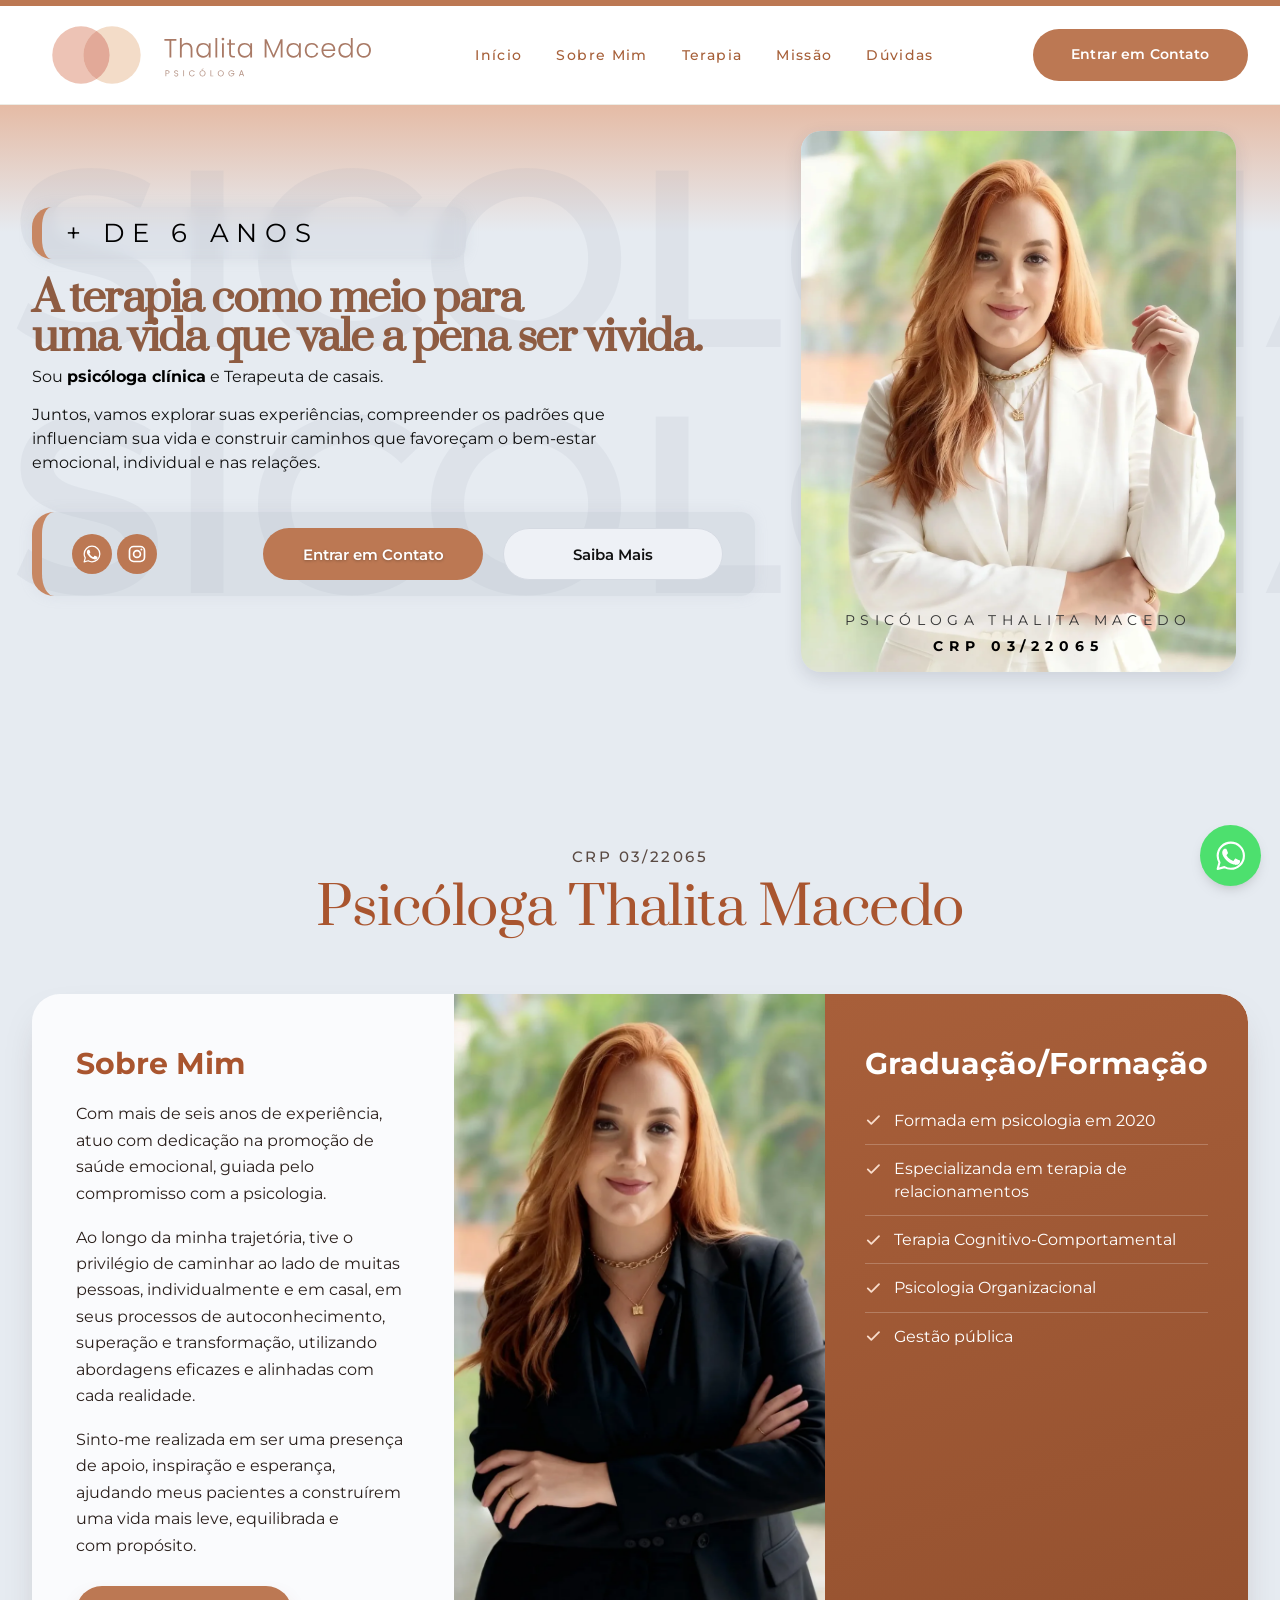
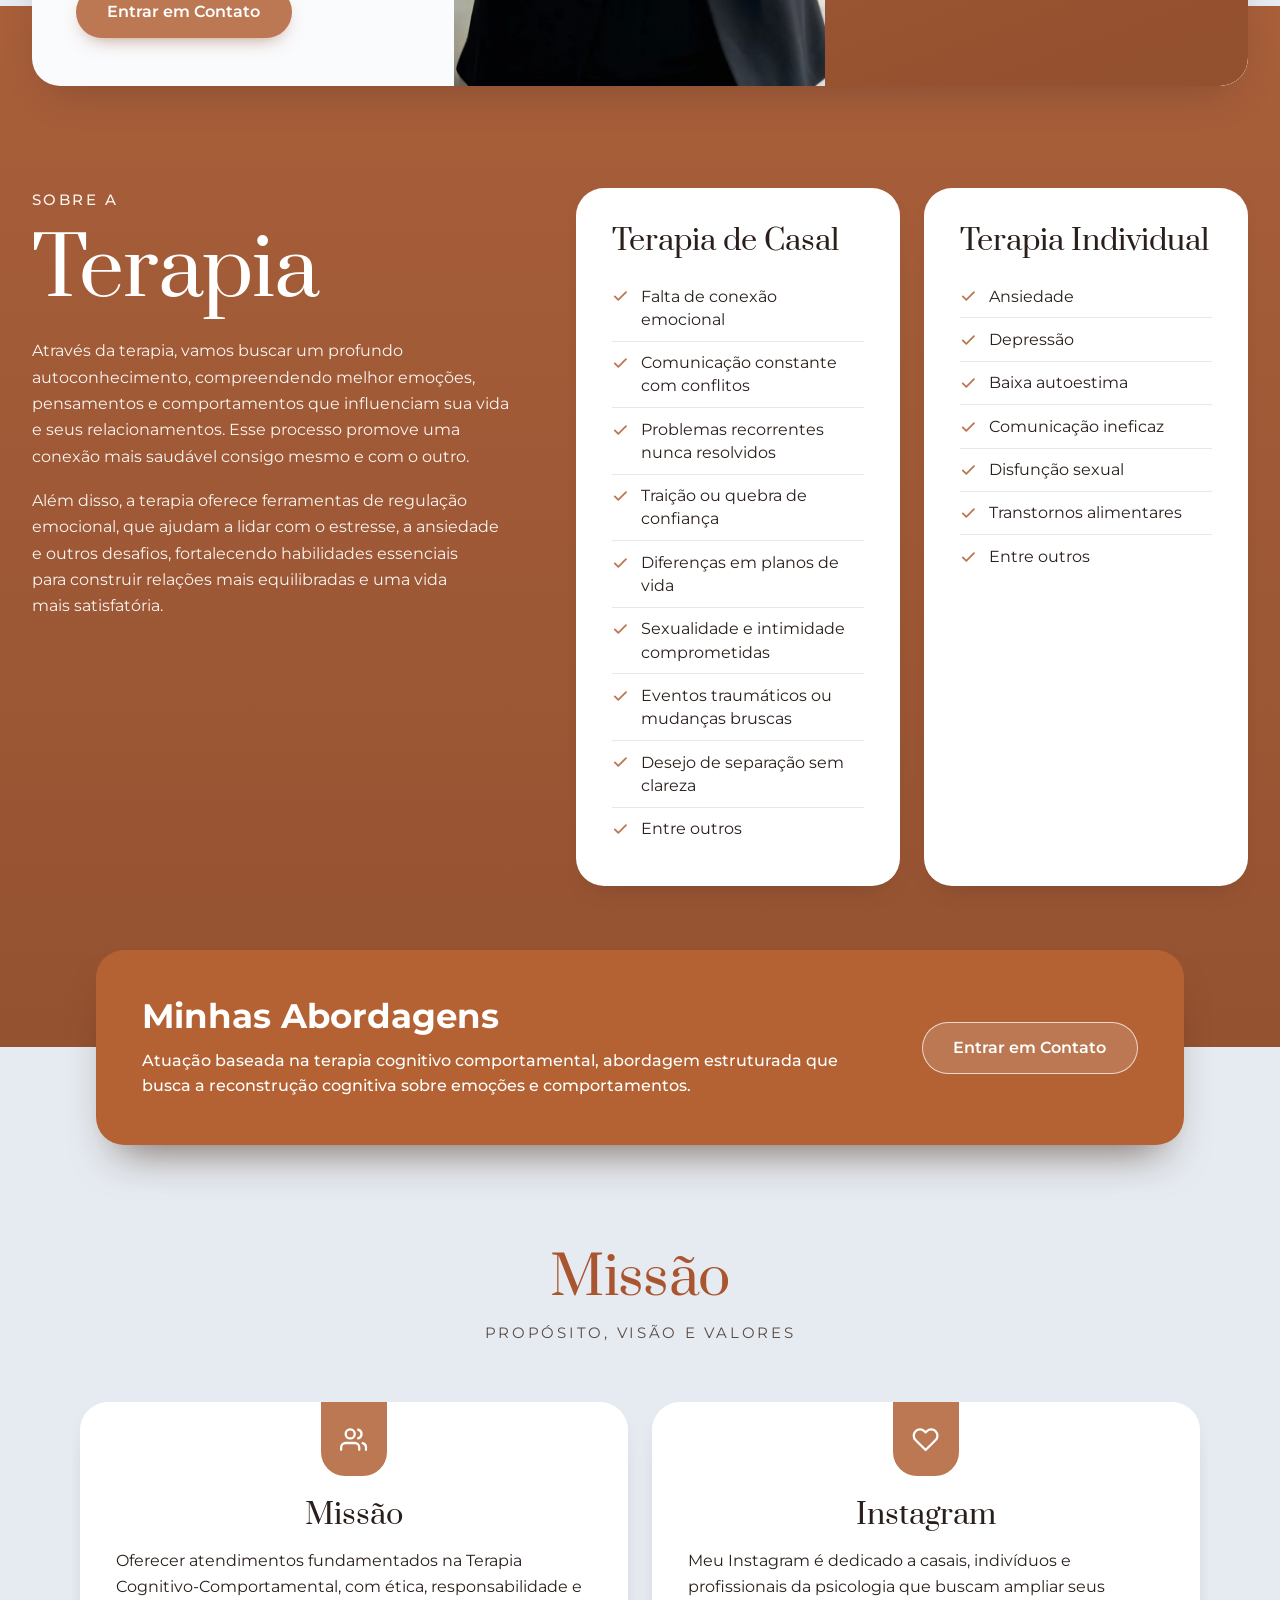
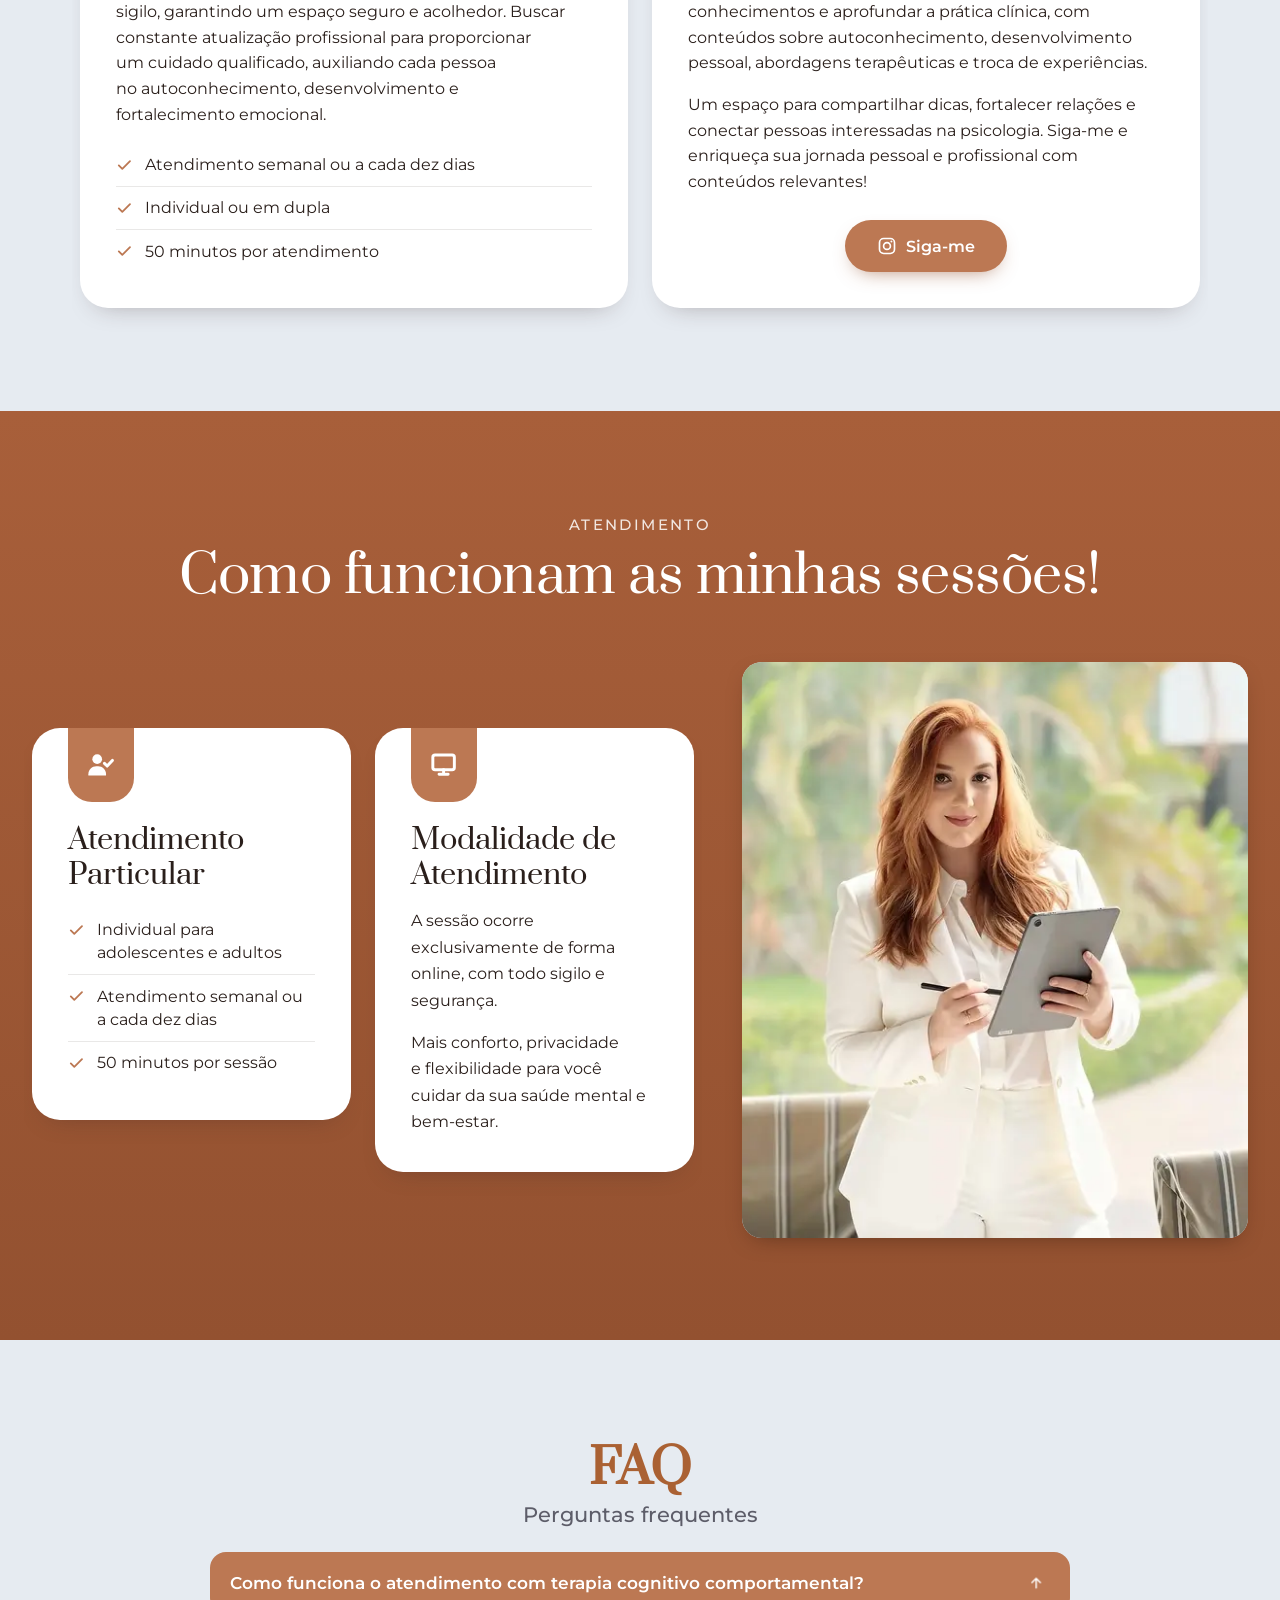
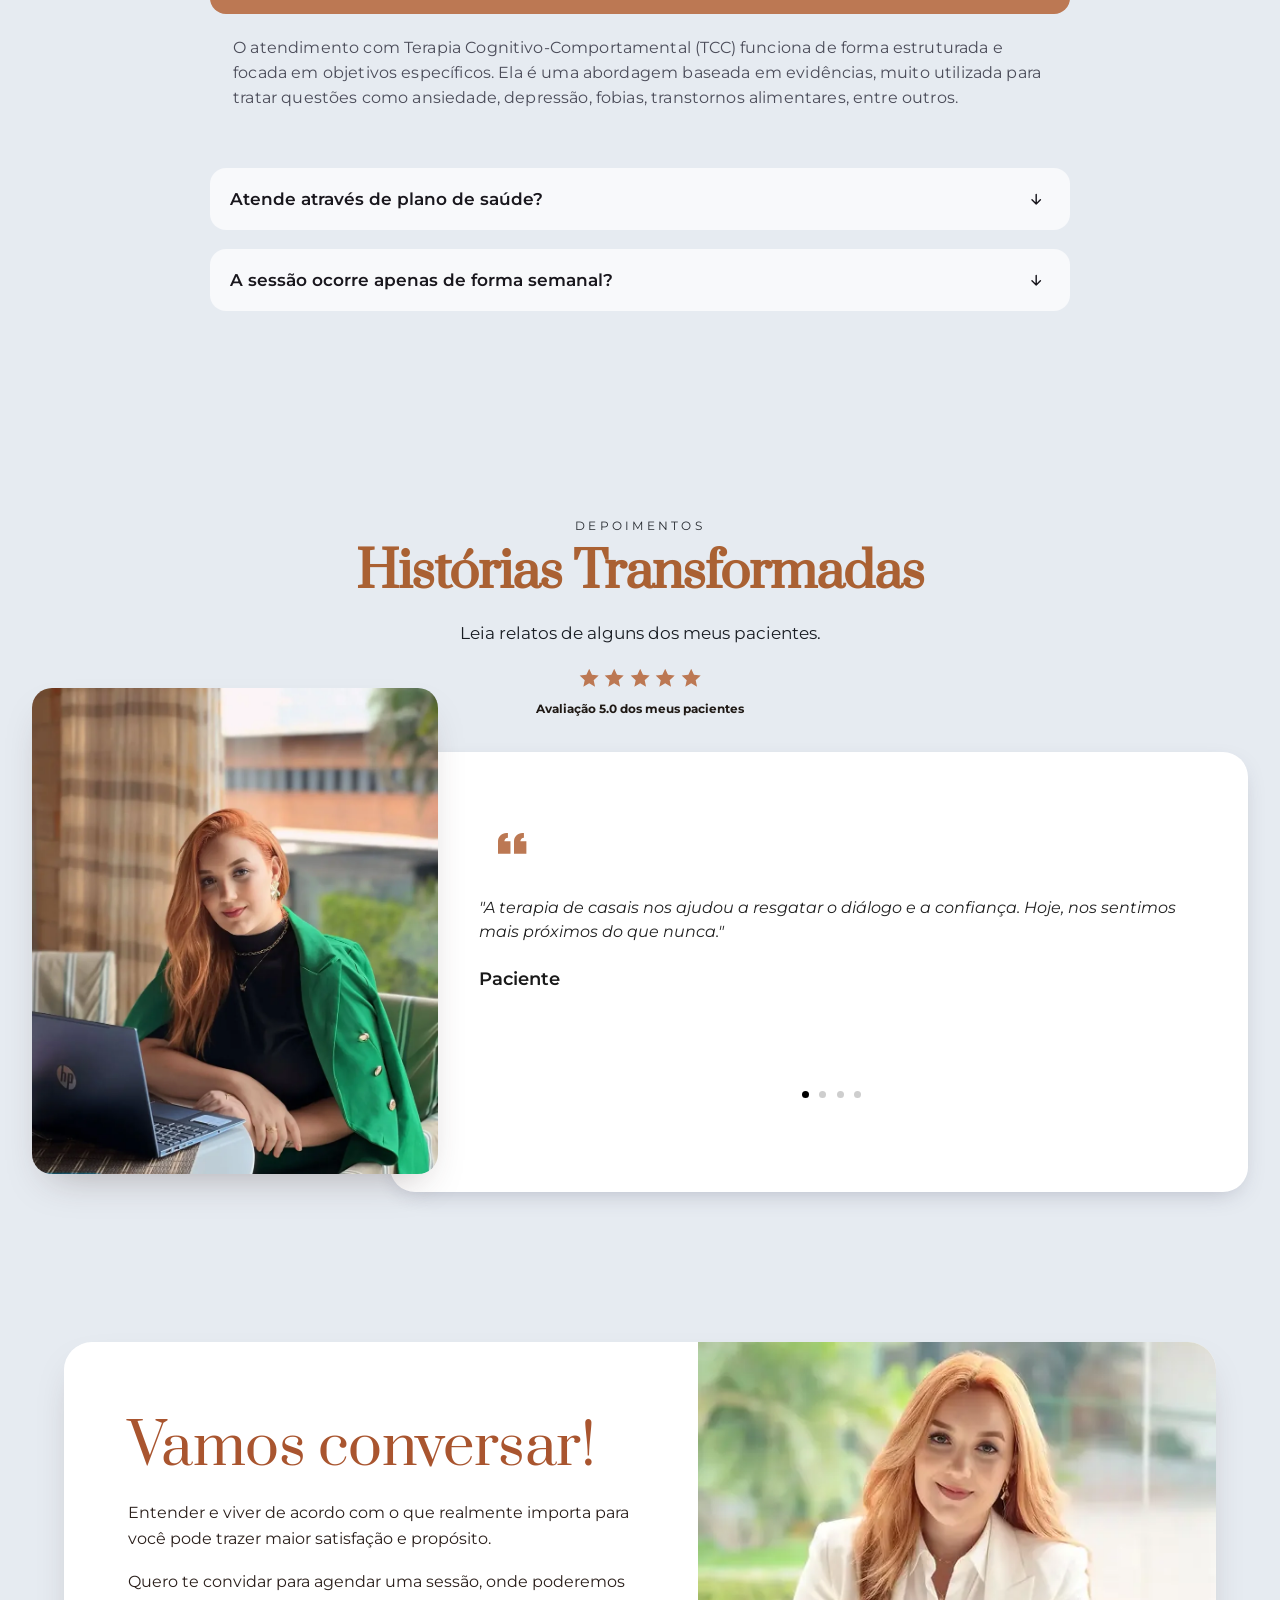
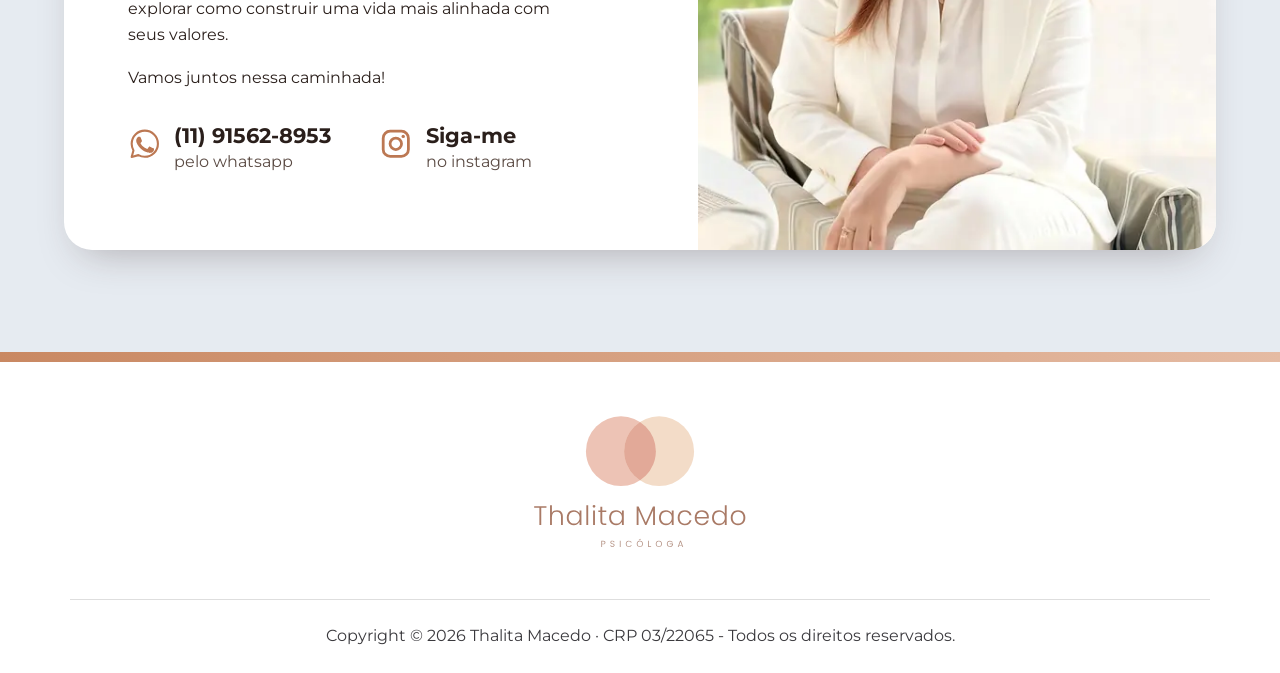
==== index.html @ adc38344 "Fix formatting and add missing comma in index.html" ====
<!DOCTYPE html>
<html lang="pt-BR">
<head>
  <meta charset="UTF-8">
  <meta name="viewport" content="width=device-width, initial-scale=1, viewport-fit=cover">
  <title>Psicóloga Thalita Macedo | Terapia de Casal</title>
  <meta name="description" content="Psicóloga clínica e terapeuta de casais, com mais de 6 anos de experiência. Terapia online baseada em evidências.">
  <meta name="theme-color" content="#BC7853">
  <link rel="canonical" href="https://thalitamacedo.com.br/">
  <link rel="icon" href="img/favicon.svg" type="image/svg+xml">
  <link rel="apple-touch-icon" href="img/favicon.png">

  <meta property="og:type" content="website">
  <meta property="og:locale" content="pt_BR">
  <meta property="og:title" content="Thalita Macedo | Psicóloga clínica e terapeuta de casais">
  <meta property="og:description" content="A Terapia como meio para uma vida que vale a pena ser vivida. Atendimento online, baseado em evidências.">
  <meta property="og:image" content="https://thalitamacedo.com.br/img/og.jpg">
  <meta property="og:image:width" content="1200">
  <meta property="og:image:height" content="630">
  <meta property="og:image:alt" content="Psicóloga Thalita Macedo, CRP 03/22065. Terapia de casal e individual online.">
  <meta property="og:site_name" content="Thalita Macedo · Psicóloga">
  <meta name="twitter:card" content="summary_large_image">
  <meta name="twitter:title" content="Thalita Macedo | Psicóloga clínica e terapeuta de casais">
  <meta name="twitter:description" content="Terapia de casal e individual online, baseada na TCC. CRP 03/22065.">
  <meta name="twitter:image" content="https://thalitamacedo.com.br/img/og.jpg">
  <meta property="og:url" content="https://thalitamacedo.com.br/">

  <link rel="preconnect" href="https://fonts.googleapis.com">
  <link rel="preconnect" href="https://fonts.gstatic.com" crossorigin>
  <link href="https://fonts.googleapis.com/css2?family=Montserrat:ital,wght@0,400;0,500;0,600;0,700;1,400&family=Prata&display=swap" rel="stylesheet">

  <link rel="stylesheet" href="css/variables.css">
  <link rel="stylesheet" href="css/base.css">
  <link rel="stylesheet" href="css/components.css">
  <link rel="stylesheet" href="css/sections.css">

  <script type="application/ld+json">
{
  "@context": "https://schema.org",
  "@graph": [
    {
      "@type": "WebSite",
      "@id": "https://thalitamacedo.com.br/#website",
      "url": "https://thalitamacedo.com.br/",
      "name": "Thalita Macedo | Psicóloga",
      "description": "Psicóloga clínica e terapeuta de casais. Atendimento em terapia de casal e psicoterapia individual.",
      "inLanguage": "pt-BR",
      "publisher": {
        "@id": "https://thalitamacedo.com.br/#negocio"
      }
    },
    {
      "@type": "WebPage",
      "@id": "https://thalitamacedo.com.br/#webpage",
      "url": "https://thalitamacedo.com.br/",
      "name": "Thalita Macedo | Psicóloga e Terapia de Casal Online",
      "headline": "Terapia de casal para reconstruir o diálogo e fortalecer relacionamentos",
      "description": "Conheça o trabalho da psicóloga Thalita Macedo. Atendimento online em terapia de casal e psicoterapia individual, com abordagem cognitivo-comportamental.",
      "isPartOf": {
        "@id": "https://thalitamacedo.com.br/#website"
      },
      "about": {
        "@id": "https://thalitamacedo.com.br/#thalita"
      },
      "mainEntity": {
        "@id": "https://thalitamacedo.com.br/#negocio"
      },
      "inLanguage": "pt-BR"
    },
    {
      "@type": "ProfessionalService",
      "@id": "https://thalitamacedo.com.br/#negocio",
      "name": "Thalita Macedo | Psicóloga",
      "description": "Psicóloga clínica e terapeuta de casais. Atendimento online em terapia de casal, ansiedade, depressão, autoestima e transtornos alimentares, com abordagem cognitivo-comportamental.",
      "url": "https://thalitamacedo.com.br/",
      "image": "https://thalitamacedo.com.br/img/og.jpg",
      "logo": "https://thalitamacedo.com.br/img/logo-cabecalho.png",
      "telephone": "+55-11-91562-8953",
      "areaServed": {
        "@type": "Country",
        "name": "Brasil"
      },
      "contactPoint": {
        "@type": "ContactPoint",
        "telephone": "+55-11-91562-8953",
        "contactType": "agendamento",
        "availableLanguage": "pt-BR"
      },
      "knowsAbout": [
        "Terapia de casal",
        "Psicoterapia individual",
        "Terapia Cognitivo-Comportamental",
        "Ansiedade",
        "Depressão",
        "Baixa autoestima",
        "Transtornos alimentares",
        "terapia de casal online",
        "psicólogo para casal",
        "psicóloga de casal",
        "terapia para casais",
        "terapeuta de casal",
        "psicoterapia de casal",
        "psicólogo de relacionamento",
        "psicóloga de relacionamento",
        "terapia matrimonial",
        "terapia conjugal",
        "psicóloga para casais",
        "consulta terapia de casal",
        "atendimento psicológico para casais",
        "terapia de casal em São Paulo",
        "terapia de casal perto de mim",
        "psicóloga de casal perto de mim",
        "psicóloga perto de mim",
        "psicóloga de casal em São Paulo",
        "terapia de casal Itaim Bibi",
        "psicóloga Itaim Bibi",
        "terapia de casal Vila Nova Conceição",
        "terapia de casal Jardins",
        "psicóloga de casal Moema",
        "terapia de casal Vila Olímpia",
        "psicóloga de casal Pinheiros",
        "terapia de casal Morumbi",
        "psicóloga de casal Jardim Paulista",
        "terapia de casal Brooklin",
        "terapia de casal online",
        "psicóloga de casal online",
        "terapia conjugal online",
        "psicoterapia de casal online",
        "atendimento psicológico para casais online",
        "consulta de casal por vídeo",
        "terapeuta de casal online",
        "terapia matrimonial online",
        "terapia de relacionamento online",
        "psicóloga para casamento online",
        "terapia para casais à distância",
        "consulta psicológica para casal online",
        "Como salvar meu casamento",
        "Meu casamento está em crise",
        "Como melhorar meu casamento",
        "Como funciona a terapia de casal?",
        "terapia de casal Rio Branco",
        "terapia de casal Maceió",
        "terapia de casal Macapá",
        "terapia de casal Manaus",
        "terapia de casal Salvador",
        "terapia de casal Fortaleza",
        "terapia de casal Brasília",
        "terapia de casal Vitória",
        "terapia de casal Goiânia",
        "terapia de casal São Luís",
        "terapia de casal Cuiabá",
        "terapia de casal Campo Grande",
        "terapia de casal Belo Horizonte",
        "terapia de casal Belém",
        "terapia de casal João Pessoa",
        "terapia de casal Curitiba",
        "terapia de casal Recife",
        "terapia de casal Teresina",
        "terapia de casal Rio de Janeiro",
        "terapia de casal Natal",
        "terapia de casal Porto Alegre",
        "terapia de casal Porto Velho",
        "terapia de casal Boa Vista",
        "terapia de casal Florianópolis",
        "terapia de casal São Paulo",
        "terapia de casal Aracaju",
        "terapia de casal Palmas",
        "terapia de casal Nova Lima",
        "terapia de casal São Caetano do Sul",
        "terapia de casal Balneário Camboriú",
        "terapia de casal Niterói",
        "terapia de casal Santana de Parnaíba",
        "terapia de casal Vinhedo",
        "terapia de casal Santos",
        "terapia de casal Valinhos",
        "terapia de casal Jundiaí",
        "terapia de casal Campinas",
        "terapia de casal Paulínia",
        "terapia de casal Barueri",
        "terapia de casal Itapema",
        "terapia de casal Itajaí",
        "terapia de casal Vila Velha",
        "terapia de casal São José dos Campos",
        "terapia de casal Ribeirão Preto",
        "terapia de casal Maringá",
        "terapia de casal Blumenau",
        "terapia de casal Gramado",
        "terapia de casal Indaiatuba",
        "terapia de casal Eusébio",
        "terapia de casal Santo André",
        "terapia de casal Itaim Bibi",
        "terapia de casal Vila Nova Conceição",
        "terapia de casal Jardim Europa",
        "terapia de casal Jardim América",
        "terapia de casal Jardim Paulista",
        "terapia de casal Jardim Paulistano",
        "terapia de casal Vila Olímpia",
        "terapia de casal Moema",
        "terapia de casal Alto de Pinheiros",
        "terapia de casal Pinheiros",
        "terapia de casal Cidade Jardim",
        "terapia de casal Morumbi",
        "terapia de casal Higienópolis",
        "terapia de casal Perdizes",
        "terapia de casal Brooklin Novo",
        "terapia de casal Campo Belo",
        "terapia de casal Vila Madalena",
        "terapia de casal Vila Mariana",
        "terapia de casal Chácara Klabin",
        "terapia de casal Alto da Boa Vista",
        "terapia de casal Granja Julieta",
        "terapia de casal Chácara Santo Antônio",
        "terapia de casal Leblon",
        "terapia de casal Ipanema",
        "terapia de casal Lagoa",
        "terapia de casal Jardim Botânico",
        "terapia de casal Gávea",
        "terapia de casal São Conrado",
        "terapia de casal Barra da Tijuca",
        "terapia de casal Joá",
        "terapia de casal Botafogo",
        "terapia de casal Urca",
        "terapia de casal Recreio dos Bandeirantes",
        "terapia de casal Copacabana",
        "terapia de casal Savassi",
        "terapia de casal Lourdes",
        "terapia de casal Santo Agostinho",
        "terapia de casal Funcionários",
        "terapia de casal Belvedere",
        "terapia de casal Sion",
        "terapia de casal Vila da Serra",
        "terapia de casal Praia do Canto",
        "terapia de casal Enseada do Suá",
        "terapia de casal Mata da Praia",
        "terapia de casal Barro Vermelho",
        "terapia de casal Santa Lúcia",
        "terapia de casal Santa Helena",
        "terapia de casal Batel",
        "terapia de casal Bigorrilho",
        "terapia de casal Juvevê",
        "terapia de casal Ahú",
        "terapia de casal Água Verde",
        "terapia de casal Ecoville",
        "terapia de casal Agronômica",
        "terapia de casal Centro",
        "terapia de casal Córrego Grande",
        "terapia de casal Itacorubi",
        "terapia de casal Trindade",
        "terapia de casal Jurerê Internacional",
        "terapia de casal João Paulo",
        "terapia de casal Campeche",
        "terapia de casal Moinhos de Vento",
        "terapia de casal Bela Vista",
        "terapia de casal Mont'Serrat",
        "terapia de casal Rio Branco",
        "terapia de casal Praia de Belas",
        "terapia de casal Petrópolis",
        "terapia de casal Lago Sul",
        "terapia de casal Lago Norte",
        "terapia de casal Setor Sudoeste",
        "terapia de casal Asa Sul",
        "terapia de casal Asa Norte",
        "terapia de casal Noroeste",
        "terapia de casal Águas Claras",
        "terapia de casal Park Sul",
        "terapia de casal Setor Marista",
        "terapia de casal Setor Bueno",
        "terapia de casal Setor Sul",
        "terapia de casal Jardim Goiás",
        "terapia de casal Jardim América",
        "terapia de casal Aldeia do Vale",
        "terapia de casal Jardim Cuiabá",
        "terapia de casal Duque de Caxias",
        "terapia de casal Ribeirão do Lipa",
        "terapia de casal Goiabeiras",
        "terapia de casal Quilombo",
        "terapia de casal Jardim dos Estados",
        "terapia de casal Bela Vista",
        "terapia de casal Planalto",
        "terapia de casal Mata do Jacinto",
        "terapia de casal Barra",
        "terapia de casal Caminho das Árvores",
        "terapia de casal Ondina",
        "terapia de casal Rio Vermelho",
        "terapia de casal Vitória",
        "terapia de casal Graça",
        "terapia de casal Horto Florestal",
        "terapia de casal Alphaville Salvador",
        "terapia de casal Vitória da Conquista",
        "terapia de casal Porto Seguro",
        "terapia de casal Arraial d'Ajuda",
        "terapia de casal Meireles",
        "terapia de casal Aldeota",
        "terapia de casal Cocó",
        "terapia de casal Guararapes",
        "terapia de casal Luciano Cavalcante",
        "terapia de casal Dunas",
        "terapia de casal Boa Viagem",
        "terapia de casal Parnamirim",
        "terapia de casal Graças",
        "terapia de casal Jaqueira",
        "terapia de casal Casa Forte",
        "terapia de casal Madalena",
        "terapia de casal Poço da Panela",
        "terapia de casal Cabo Branco",
        "terapia de casal Jardim Oceania",
        "terapia de casal Altiplano Cabo Branco",
        "terapia de casal Brisamar",
        "terapia de casal Aeroclube",
        "terapia de casal Manaíra",
        "terapia de casal Pajuçara",
        "terapia de casal Ponta Verde",
        "terapia de casal Jacarecica",
        "terapia de casal Jatiúca",
        "terapia de casal Cruz das Almas",
        "terapia de casal Capim Macio",
        "terapia de casal Tirol",
        "terapia de casal Ponta Negra",
        "terapia de casal Lagoa Nova",
        "terapia de casal Jardins",
        "terapia de casal Coroa do Meio",
        "terapia de casal Luzia",
        "terapia de casal Farolândia",
        "terapia de casal Treze de Julho",
        "terapia de casal Ponta D'Areia",
        "terapia de casal São Marcos",
        "terapia de casal Ponta do Farol",
        "terapia de casal Calhau",
        "terapia de casal Renascença",
        "terapia de casal Jóquei",
        "terapia de casal Fátima",
        "terapia de casal São Cristóvão",
        "terapia de casal Horto",
        "terapia de casal Umarizal",
        "terapia de casal Nazaré",
        "terapia de casal Reduto",
        "terapia de casal São Brás",
        "terapia de casal Batista Campos",
        "terapia de casal Adrianópolis",
        "terapia de casal Aleixo",
        "terapia de casal Ponta Negra",
        "terapia de casal Tarumã",
        "terapia de casal Costa e Silva",
        "terapia de casal Olaria",
        "terapia de casal Rio Madeira",
        "terapia de casal Flodoaldo Pontes Pinto",
        "terapia de casal Caçari",
        "terapia de casal Paraviana",
        "terapia de casal Centro",
        "terapia de casal Bosque",
        "terapia de casal Mascarenhas de Moraes",
        "terapia de casal Julião Ramos",
        "terapia de casal Universidade",
        "terapia de casal Jardim Marco Zero",
        "terapia de casal Graciosa",
        "terapia de casal Plano Diretor Sul",
        "terapia de casal Plano Diretor Norte",
        "terapia de casal 106 Sul",
        "terapia de casal online Itaim Bibi",
        "psicóloga de casal Itaim Bibi",
        "psicóloga para casais Itaim Bibi",
        "terapeuta de casal Itaim Bibi",
        "terapia conjugal Itaim Bibi",
        "terapia de casal online Leblon",
        "psicóloga de casal Leblon",
        "terapia de casal online Vila Nova Conceição",
        "psicóloga para casais Vila Nova Conceição",
        "terapia de casal online Balneário Camboriú",
        "terapia de casal online Brasília",
        "terapia de casal online Florianópolis",
        "terapia de casal online Curitiba",
        "terapia de casal online Salvador"
      ],
      "sameAs": [
        "https://www.instagram.com/thalitamacedopsi/"
      ],
      "founder": {
        "@id": "https://thalitamacedo.com.br/#thalita"
      }
    },
    {
      "@type": "Person",
      "@id": "https://thalitamacedo.com.br/#thalita",
      "name": "Thalita Macedo",
      "jobTitle": "Psicóloga clínica e terapeuta de casais",
      "description": "Psicóloga clínica com atuação em terapia de casal e terapia cognitivo-comportamental.",
      "image": "https://thalitamacedo.com.br/img/hero.webp",
      "url": "https://thalitamacedo.com.br/",
      "mainEntityOfPage": {
        "@id": "https://thalitamacedo.com.br/#webpage"
      },
      "identifier": {
        "@type": "PropertyValue",
        "propertyID": "CRP",
        "value": "03/22065"
      },
      "hasCredential": {
        "@type": "EducationalOccupationalCredential",
        "credentialCategory": "Registro profissional",
        "name": "CRP 03/22065",
        "recognizedBy": {
          "@type": "Organization",
          "name": "Conselho Regional de Psicologia da 3ª Região (CRP-03)"
        }
      },
      "knowsAbout": [
        "Terapia de casal",
        "Psicoterapia individual",
        "Terapia Cognitivo-Comportamental",
        "Ansiedade",
        "Depressão",
        "Baixa autoestima",
        "Transtornos alimentares",
        "terapia de casal online",
        "psicólogo para casal",
        "psicóloga de casal",
        "terapia para casais",
        "terapeuta de casal",
        "psicoterapia de casal",
        "psicólogo de relacionamento",
        "psicóloga de relacionamento",
        "terapia matrimonial",
        "terapia conjugal",
        "psicóloga para casais",
        "consulta terapia de casal",
        "atendimento psicológico para casais",
        "terapia de casal em São Paulo",
        "terapia de casal perto de mim",
        "psicóloga de casal perto de mim",
        "psicóloga perto de mim",
        "psicóloga de casal em São Paulo",
        "terapia de casal Itaim Bibi",
        "psicóloga Itaim Bibi",
        "terapia de casal Vila Nova Conceição",
        "terapia de casal Jardins",
        "psicóloga de casal Moema",
        "terapia de casal Vila Olímpia",
        "psicóloga de casal Pinheiros",
        "terapia de casal Morumbi",
        "psicóloga de casal Jardim Paulista",
        "terapia de casal Brooklin",
        "terapia de casal online",
        "psicóloga de casal online",
        "terapia conjugal online",
        "psicoterapia de casal online",
        "atendimento psicológico para casais online",
        "consulta de casal por vídeo",
        "terapeuta de casal online",
        "terapia matrimonial online",
        "terapia de relacionamento online",
        "psicóloga para casamento online",
        "terapia para casais à distância",
        "consulta psicológica para casal online",
        "Como salvar meu casamento",
        "Meu casamento está em crise",
        "Como melhorar meu casamento",
        "Como funciona a terapia de casal?",
        "terapia de casal Rio Branco",
        "terapia de casal Maceió",
        "terapia de casal Macapá",
        "terapia de casal Manaus",
        "terapia de casal Salvador",
        "terapia de casal Fortaleza",
        "terapia de casal Brasília",
        "terapia de casal Vitória",
        "terapia de casal Goiânia",
        "terapia de casal São Luís",
        "terapia de casal Cuiabá",
        "terapia de casal Campo Grande",
        "terapia de casal Belo Horizonte",
        "terapia de casal Belém",
        "terapia de casal João Pessoa",
        "terapia de casal Curitiba",
        "terapia de casal Recife",
        "terapia de casal Teresina",
        "terapia de casal Rio de Janeiro",
        "terapia de casal Natal",
        "terapia de casal Porto Alegre",
        "terapia de casal Porto Velho",
        "terapia de casal Boa Vista",
        "terapia de casal Florianópolis",
        "terapia de casal São Paulo",
        "terapia de casal Aracaju",
        "terapia de casal Palmas",
        "terapia de casal Nova Lima",
        "terapia de casal São Caetano do Sul",
        "terapia de casal Balneário Camboriú",
        "terapia de casal Niterói",
        "terapia de casal Santana de Parnaíba",
        "terapia de casal Vinhedo",
        "terapia de casal Santos",
        "terapia de casal Valinhos",
        "terapia de casal Jundiaí",
        "terapia de casal Campinas",
        "terapia de casal Paulínia",
        "terapia de casal Barueri",
        "terapia de casal Itapema",
        "terapia de casal Itajaí",
        "terapia de casal Vila Velha",
        "terapia de casal São José dos Campos",
        "terapia de casal Ribeirão Preto",
        "terapia de casal Maringá",
        "terapia de casal Blumenau",
        "terapia de casal Gramado",
        "terapia de casal Indaiatuba",
        "terapia de casal Eusébio",
        "terapia de casal Santo André",
        "terapia de casal Itaim Bibi",
        "terapia de casal Vila Nova Conceição",
        "terapia de casal Jardim Europa",
        "terapia de casal Jardim América",
        "terapia de casal Jardim Paulista",
        "terapia de casal Jardim Paulistano",
        "terapia de casal Vila Olímpia",
        "terapia de casal Moema",
        "terapia de casal Alto de Pinheiros",
        "terapia de casal Pinheiros",
        "terapia de casal Cidade Jardim",
        "terapia de casal Morumbi",
        "terapia de casal Higienópolis",
        "terapia de casal Perdizes",
        "terapia de casal Brooklin Novo",
        "terapia de casal Campo Belo",
        "terapia de casal Vila Madalena",
        "terapia de casal Vila Mariana",
        "terapia de casal Chácara Klabin",
        "terapia de casal Alto da Boa Vista",
        "terapia de casal Granja Julieta",
        "terapia de casal Chácara Santo Antônio",
        "terapia de casal Leblon",
        "terapia de casal Ipanema",
        "terapia de casal Lagoa",
        "terapia de casal Jardim Botânico",
        "terapia de casal Gávea",
        "terapia de casal São Conrado",
        "terapia de casal Barra da Tijuca",
        "terapia de casal Joá",
        "terapia de casal Botafogo",
        "terapia de casal Urca",
        "terapia de casal Recreio dos Bandeirantes",
        "terapia de casal Copacabana",
        "terapia de casal Savassi",
        "terapia de casal Lourdes",
        "terapia de casal Santo Agostinho",
        "terapia de casal Funcionários",
        "terapia de casal Belvedere",
        "terapia de casal Sion",
        "terapia de casal Vila da Serra",
        "terapia de casal Praia do Canto",
        "terapia de casal Enseada do Suá",
        "terapia de casal Mata da Praia",
        "terapia de casal Barro Vermelho",
        "terapia de casal Santa Lúcia",
        "terapia de casal Santa Helena",
        "terapia de casal Batel",
        "terapia de casal Bigorrilho",
        "terapia de casal Juvevê",
        "terapia de casal Ahú",
        "terapia de casal Água Verde",
        "terapia de casal Ecoville",
        "terapia de casal Agronômica",
        "terapia de casal Centro",
        "terapia de casal Córrego Grande",
        "terapia de casal Itacorubi",
        "terapia de casal Trindade",
        "terapia de casal Jurerê Internacional",
        "terapia de casal João Paulo",
        "terapia de casal Campeche",
        "terapia de casal Moinhos de Vento",
        "terapia de casal Bela Vista",
        "terapia de casal Mont'Serrat",
        "terapia de casal Rio Branco",
        "terapia de casal Praia de Belas",
        "terapia de casal Petrópolis",
        "terapia de casal Lago Sul",
        "terapia de casal Lago Norte",
        "terapia de casal Setor Sudoeste",
        "terapia de casal Asa Sul",
        "terapia de casal Asa Norte",
        "terapia de casal Noroeste",
        "terapia de casal Águas Claras",
        "terapia de casal Park Sul",
        "terapia de casal Setor Marista",
        "terapia de casal Setor Bueno",
        "terapia de casal Setor Sul",
        "terapia de casal Jardim Goiás",
        "terapia de casal Jardim América",
        "terapia de casal Aldeia do Vale",
        "terapia de casal Jardim Cuiabá",
        "terapia de casal Duque de Caxias",
        "terapia de casal Ribeirão do Lipa",
        "terapia de casal Goiabeiras",
        "terapia de casal Quilombo",
        "terapia de casal Jardim dos Estados",
        "terapia de casal Bela Vista",
        "terapia de casal Planalto",
        "terapia de casal Mata do Jacinto",
        "terapia de casal Barra",
        "terapia de casal Caminho das Árvores",
        "terapia de casal Ondina",
        "terapia de casal Rio Vermelho",
        "terapia de casal Vitória",
        "terapia de casal Graça",
        "terapia de casal Horto Florestal",
        "terapia de casal Alphaville Salvador",
        "terapia de casal Vitória da Conquista",
        "terapia de casal Porto Seguro",
        "terapia de casal Arraial d'Ajuda",
        "terapia de casal Meireles",
        "terapia de casal Aldeota",
        "terapia de casal Cocó",
        "terapia de casal Guararapes",
        "terapia de casal Luciano Cavalcante",
        "terapia de casal Dunas",
        "terapia de casal Boa Viagem",
        "terapia de casal Parnamirim",
        "terapia de casal Graças",
        "terapia de casal Jaqueira",
        "terapia de casal Casa Forte",
        "terapia de casal Madalena",
        "terapia de casal Poço da Panela",
        "terapia de casal Cabo Branco",
        "terapia de casal Jardim Oceania",
        "terapia de casal Altiplano Cabo Branco",
        "terapia de casal Brisamar",
        "terapia de casal Aeroclube",
        "terapia de casal Manaíra",
        "terapia de casal Pajuçara",
        "terapia de casal Ponta Verde",
        "terapia de casal Jacarecica",
        "terapia de casal Jatiúca",
        "terapia de casal Cruz das Almas",
        "terapia de casal Capim Macio",
        "terapia de casal Tirol",
        "terapia de casal Ponta Negra",
        "terapia de casal Lagoa Nova",
        "terapia de casal Jardins",
        "terapia de casal Coroa do Meio",
        "terapia de casal Luzia",
        "terapia de casal Farolândia",
        "terapia de casal Treze de Julho",
        "terapia de casal Ponta D'Areia",
        "terapia de casal São Marcos",
        "terapia de casal Ponta do Farol",
        "terapia de casal Calhau",
        "terapia de casal Renascença",
        "terapia de casal Jóquei",
        "terapia de casal Fátima",
        "terapia de casal São Cristóvão",
        "terapia de casal Horto",
        "terapia de casal Umarizal",
        "terapia de casal Nazaré",
        "terapia de casal Reduto",
        "terapia de casal São Brás",
        "terapia de casal Batista Campos",
        "terapia de casal Adrianópolis",
        "terapia de casal Aleixo",
        "terapia de casal Ponta Negra",
        "terapia de casal Tarumã",
        "terapia de casal Costa e Silva",
        "terapia de casal Olaria",
        "terapia de casal Rio Madeira",
        "terapia de casal Flodoaldo Pontes Pinto",
        "terapia de casal Caçari",
        "terapia de casal Paraviana",
        "terapia de casal Centro",
        "terapia de casal Bosque",
        "terapia de casal Mascarenhas de Moraes",
        "terapia de casal Julião Ramos",
        "terapia de casal Universidade",
        "terapia de casal Jardim Marco Zero",
        "terapia de casal Graciosa",
        "terapia de casal Plano Diretor Sul",
        "terapia de casal Plano Diretor Norte",
        "terapia de casal 106 Sul",
        "terapia de casal online Itaim Bibi",
        "psicóloga de casal Itaim Bibi",
        "psicóloga para casais Itaim Bibi",
        "terapeuta de casal Itaim Bibi",
        "terapia conjugal Itaim Bibi",
        "terapia de casal online Leblon",
        "psicóloga de casal Leblon",
        "terapia de casal online Vila Nova Conceição",
        "psicóloga para casais Vila Nova Conceição",
        "terapia de casal online Balneário Camboriú",
        "terapia de casal online Brasília",
        "terapia de casal online Florianópolis",
        "terapia de casal online Curitiba",
        "terapia de casal online Salvador"
      ],
      "sameAs": [
        "https://www.instagram.com/thalitamacedopsi/"
      ],
      "worksFor": {
        "@id": "https://thalitamacedo.com.br/#negocio"
      }
    }
  ]
}
  </script>
</head>
<body>

<!-- Ícones (sprite SVG) -->
<svg width="0" height="0" style="position:absolute" aria-hidden="true" focusable="false">
  <defs>
    <symbol id="i-check" viewBox="0 0 24 24"><path d="M20 6 9 17l-5-5" fill="none" stroke="currentColor" stroke-linecap="round" stroke-linejoin="round"/></symbol>
    <symbol id="i-chev-l" viewBox="0 0 24 24"><path d="M15 18l-6-6 6-6" fill="none" stroke="currentColor" stroke-width="2.4" stroke-linecap="round" stroke-linejoin="round"/></symbol>
    <symbol id="i-chev-r" viewBox="0 0 24 24"><path d="M9 18l6-6-6-6" fill="none" stroke="currentColor" stroke-width="2.4" stroke-linecap="round" stroke-linejoin="round"/></symbol>
    <symbol id="i-arrow-d" viewBox="0 0 24 24"><path d="M12 4v16M5 13l7 7 7-7" fill="none" stroke="currentColor" stroke-width="2.4" stroke-linecap="round" stroke-linejoin="round"/></symbol>
    <symbol id="i-chev-d" viewBox="0 0 24 24"><path d="M6 9l6 6 6-6" fill="none" stroke="currentColor" stroke-width="2.4" stroke-linecap="round" stroke-linejoin="round"/></symbol>
    <symbol id="i-up" viewBox="0 0 24 24"><path d="M18 15l-6-6-6 6" fill="none" stroke="currentColor" stroke-width="2.6" stroke-linecap="round" stroke-linejoin="round"/></symbol>
    <symbol id="i-menu" viewBox="0 0 24 24"><path d="M3 5.5h18M3 12h18M3 18.5h18" fill="none" stroke="currentColor" stroke-width="3.2" stroke-linecap="round"/></symbol>
    <symbol id="i-close" viewBox="0 0 24 24"><path d="M18 6 6 18M6 6l12 12" fill="none" stroke="currentColor" stroke-width="2.2" stroke-linecap="round"/></symbol>
    <symbol id="i-wa" viewBox="0 0 32 32"><path fill="none" stroke="currentColor" stroke-width="2" stroke-linejoin="round" d="M16 3.5C9.1 3.5 3.5 9.1 3.5 16c0 2.3.6 4.4 1.7 6.3L3.5 28.5l6.4-1.7c1.8 1 3.9 1.6 6.1 1.6 6.9 0 12.5-5.6 12.5-12.5S22.9 3.5 16 3.5z"/><path fill="currentColor" d="M12 9.8c-.3-.6-.6-.6-.9-.6h-.8c-.3 0-.7.1-1.1.5-.4.4-1.4 1.4-1.4 3.4s1.5 3.9 1.7 4.2c.2.3 2.9 4.6 7.2 6.3 3.5 1.4 4.3 1.1 5 1 .8-.1 2.5-1 2.8-2 .4-1 .4-1.8.2-2-.1-.2-.4-.3-.8-.5-.4-.2-2.5-1.2-2.9-1.4-.4-.1-.7-.2-1 .2-.3.4-1.1 1.4-1.3 1.7-.2.3-.5.3-.9.1-.4-.2-1.8-.7-3.4-2.1-1.3-1.1-2.1-2.5-2.4-2.9-.2-.4 0-.6.2-.8l.6-.7c.2-.2.3-.4.4-.7.1-.3.1-.5 0-.7-.1-.2-.9-2.3-1.3-3.1z"/></symbol>
    <symbol id="i-ig" viewBox="0 0 24 24"><rect x="3" y="3" width="18" height="18" rx="5" fill="none" stroke="currentColor" stroke-width="2"/><circle cx="12" cy="12" r="4.1" fill="none" stroke="currentColor" stroke-width="2"/><circle cx="17.3" cy="6.7" r="1.2" fill="currentColor"/></symbol>
    <symbol id="i-send" viewBox="0 0 24 24"><path d="M22 2 11 13M22 2l-7 20-4-9-9-4 20-7z" fill="none" stroke="currentColor" stroke-width="2" stroke-linecap="round" stroke-linejoin="round"/></symbol>
    <symbol id="i-users" viewBox="0 0 24 24"><g fill="none" stroke="currentColor" stroke-width="2" stroke-linecap="round" stroke-linejoin="round"><path d="M17 21v-2a4 4 0 0 0-4-4H5a4 4 0 0 0-4 4v2"/><circle cx="9" cy="7" r="4"/><path d="M23 21v-2a4 4 0 0 0-3-3.87M16 3.13a4 4 0 0 1 0 7.75"/></g></symbol>
    <symbol id="i-heart" viewBox="0 0 24 24"><path d="M20.84 4.61a5.5 5.5 0 0 0-7.78 0L12 5.67l-1.06-1.06a5.5 5.5 0 0 0-7.78 7.78l1.06 1.06L12 21.23l7.78-7.78 1.06-1.06a5.5 5.5 0 0 0 0-7.78z" fill="none" stroke="currentColor" stroke-width="2" stroke-linejoin="round"/></symbol>
    <symbol id="i-usercheck" viewBox="0 0 24 24"><g fill="currentColor"><circle cx="9" cy="7.2" r="4.3"/><path d="M1.2 21.6v-1.1c0-3.9 3.2-7 7.1-7h1.4c3.9 0 7.1 3.1 7.1 7v1.1z"/></g><path d="M15.4 10.9l2.4 2.4 4.6-5" fill="none" stroke="currentColor" stroke-width="2.6" stroke-linecap="round" stroke-linejoin="round"/></symbol>
    <symbol id="i-monitor" viewBox="0 0 24 24"><g fill="none" stroke="currentColor" stroke-width="2.6" stroke-linecap="round" stroke-linejoin="round"><rect x="2.5" y="3.5" width="19" height="13" rx="2"/><path d="M8 20.5h8M12 16.5v4"/></g></symbol>
    <symbol id="i-star" viewBox="0 0 24 24"><path d="M12 1.8l3 6.6 7.2.8-5.4 4.9 1.5 7.1L12 17.5l-6.3 3.7 1.5-7.1L1.8 9.2 9 8.4z" fill="currentColor"/></symbol>
    <symbol id="i-quote" viewBox="2 4.3 18 14.4"><path d="M7.2 5C4.3 5 2 7.3 2 10.2V18h7.8v-7.8H6c0-1.2 1-2.2 2.2-2.2V5zm10 0c-2.9 0-5.2 2.3-5.2 5.2V18h7.8v-7.8H16c0-1.2 1-2.2 2.2-2.2V5z" fill="currentColor"/></symbol>
  </defs>
</svg>

<a class="skip-link" href="#conteudo">Pular para o conteúdo</a>

<!-- ============ CABEÇALHO ============ -->
<header class="site-header" id="inicio">
  <div class="site-header__bar container">
    <a class="site-header__logo" href="#inicio" aria-label="Thalita Macedo, psicóloga. Ir para o início">
      <img src="img/logo-cabecalho.svg" width="799" height="156" alt="Thalita Macedo, Psicóloga CRP 03/22065">
    </a>

    <nav class="nav" id="menu" aria-label="Principal">
      <ul class="nav__list">
        <li><a href="#inicio" data-nav>Início</a></li>
        <li><a href="#sobre" data-nav>Sobre Mim</a></li>
        <li><a href="#terapia" data-nav>Terapia</a></li>
        <li><a href="#missao" data-nav>Missão</a></li>
        <li><a href="#duvidas" data-nav>Dúvidas</a></li>
      </ul>
    </nav>

    <a class="site-header__cta" href="https://api.whatsapp.com/send?phone=5511915628953&amp;text=Ol%C3%A1%2C+Thalita.+Eu+gostaria+de+saber+mais+sobre+a+terapia%2C+por+favor." target="_blank" rel="noopener">Entrar em Contato</a>

    <button class="burger" type="button" aria-controls="menu" aria-expanded="false" aria-label="Abrir menu">
      <svg class="icon burger__open" aria-hidden="true"><use href="#i-menu"/></svg>
      <svg class="icon burger__close" aria-hidden="true"><use href="#i-close"/></svg>
    </button>
  </div>
</header>

<main id="conteudo">

<!-- ============ HERO ============ -->
<section class="hero" aria-labelledby="hero-titulo">
  <div class="hero__watermark" aria-hidden="true"><span>PSICOLOGIA</span><span>PSICOLOGIA</span></div>

  <div class="container hero__grid">
    <div class="hero__text">
      <p class="hero__years reveal" style="--d:0ms">+ de 6 anos</p>
      <h1 id="hero-titulo" class="hero__title reveal" style="--d:80ms">A terapia como meio<br class="br-m"> para<br class="br-wide"> uma vida que vale a<br class="br-m"> pena ser vivida.</h1>
      <p class="hero__lead reveal" style="--d:160ms">Sou <strong>psicóloga clínica</strong> e Terapeuta de casais.</p>
      <p class="hero__lead reveal" style="--d:220ms">Juntos, vamos explorar suas experiências, compreender os padrões que influenciam sua vida e construir caminhos que favoreçam o bem-estar emocional, individual e nas relações.</p>

      <div class="hero__bar reveal" style="--d:300ms">
        <ul class="hero__social" aria-label="Redes sociais">
          <li><a href="https://api.whatsapp.com/send?phone=5511915628953&amp;text=Ol%C3%A1%2C+Thalita.+Eu+gostaria+de+saber+mais+sobre+a+terapia%2C+por+favor." target="_blank" rel="noopener" aria-label="WhatsApp"><svg class="icon" aria-hidden="true"><use href="#i-wa"/></svg></a></li>
          <li><a href="https://www.instagram.com/thalitamacedopsi/" target="_blank" rel="noopener" aria-label="Instagram"><svg class="icon" aria-hidden="true"><use href="#i-ig"/></svg></a></li>
        </ul>
        <div class="hero__btns">
          <a class="hero-btn hero-btn--primary" href="https://api.whatsapp.com/send?phone=5511915628953&amp;text=Ol%C3%A1%2C+Thalita.+Eu+gostaria+de+saber+mais+sobre+a+terapia%2C+por+favor." target="_blank" rel="noopener">Entrar em Contato</a>
          <a class="hero-btn hero-btn--light" href="#terapia">Saiba Mais</a>
        </div>
      </div>
    </div>

    <figure class="hero__photo reveal" style="--d:160ms">
      <img src="img/hero.webp" width="1400" height="1489" fetchpriority="high" alt="Psicóloga Thalita Macedo, de blazer branco e braços cruzados, sorrindo">
      <figcaption class="hero__caption"><span>Psicóloga Thalita Macedo</span><strong>CRP 03/22065</strong></figcaption>
    </figure>
  </div>
</section>

<!-- ============ SOBRE MIM ============ -->
<section class="about" id="sobre" aria-labelledby="sobre-titulo">
  <div class="container about__head-wrap">
    <header class="section-head">
      <p class="eyebrow">CRP 03/22065</p>
      <h2 id="sobre-titulo" class="h2">Psicóloga Thalita Macedo</h2>
    </header>

  </div>

  <div class="about-wrap">
    <div class="container">
      <div class="about-card">
        <div class="about-card__text">
          <h3 class="about-card__label">Sobre Mim</h3>
          <p>Com mais de seis anos de experiência, atuo com dedicação na promoção de saúde emocional, guiada pelo compromisso com a psicologia.</p>
          <p>Ao longo da minha trajetória, tive o privilégio de caminhar ao lado de muitas pessoas, individualmente e em casal, em seus processos de autoconhecimento, superação e transformação, utilizando abordagens eficazes e alinhadas com cada realidade.</p>
          <p>Sinto-me realizada em ser uma presença de apoio, inspiração e esperança, ajudando meus pacientes a construírem uma vida mais leve, equilibrada e com propósito.</p>
          <a class="btn btn--primary" href="https://api.whatsapp.com/send?phone=5511915628953&amp;text=Ol%C3%A1%2C+Thalita.+Eu+gostaria+de+saber+mais+sobre+a+terapia%2C+por+favor." target="_blank" rel="noopener">Entrar em Contato</a>
        </div>
        <figure class="about-card__photo">
          <img src="img/sobre.webp" width="1100" height="1470" loading="lazy" alt="Thalita Macedo, de blazer escuro e braços cruzados, sorrindo">
        </figure>
        <div class="about-card__cred on-dark">
          <h3 class="about-card__cred-title">Graduação/Formação</h3>
          <ul class="credentials__list">
            <li><svg class="icon" aria-hidden="true"><use href="#i-check"/></svg>Formada em psicologia em 2020</li>
            <li><svg class="icon" aria-hidden="true"><use href="#i-check"/></svg>Especializanda em terapia de relacionamentos</li>
            <li><svg class="icon" aria-hidden="true"><use href="#i-check"/></svg>Terapia Cognitivo-Comportamental</li>
            <li><svg class="icon" aria-hidden="true"><use href="#i-check"/></svg>Psicologia Organizacional</li>
            <li><svg class="icon" aria-hidden="true"><use href="#i-check"/></svg>Gestão pública</li>
          </ul>
        </div>
      </div>
    </div>
  </div>
</section>

<!-- ============ TERAPIA ============ -->
<section class="psico on-dark" id="terapia" aria-labelledby="psico-titulo">
  <div class="container psico__grid section">
    <div class="psico__intro">
      <p class="eyebrow eyebrow--light">Sobre a</p>
      <h2 id="psico-titulo" class="h2 h2--xl">Terapia</h2>
      <p>Através da terapia, vamos buscar um profundo autoconhecimento, compreendendo melhor emoções, pensamentos e comportamentos que influenciam sua vida e seus relacionamentos. Esse processo promove uma conexão mais saudável consigo mesmo e com o outro.</p>
      <p>Além disso, a terapia oferece ferramentas de regulação emocional, que ajudam a lidar com o estresse, a ansiedade e outros desafios, fortalecendo habilidades essenciais para construir relações mais equilibradas e uma vida mais satisfatória.</p>
    </div>

    <div class="carousel" data-carousel data-per="2" role="region" aria-roledescription="carrossel" aria-label="Transtornos e demandas atendidos">
      <div class="carousel__viewport" tabindex="0">
        <div class="carousel__track">
          <article class="carousel__slide card card--list" aria-roledescription="slide" aria-label="1 de 2">
            <h3 class="card__title">Terapia de Casal</h3>
            <ul class="checklist">
              <li><svg class="icon" aria-hidden="true"><use href="#i-check"/></svg>Falta de conexão emocional</li>
              <li><svg class="icon" aria-hidden="true"><use href="#i-check"/></svg>Comunicação constante com conflitos</li>
              <li><svg class="icon" aria-hidden="true"><use href="#i-check"/></svg>Problemas recorrentes nunca resolvidos</li>
              <li><svg class="icon" aria-hidden="true"><use href="#i-check"/></svg>Traição ou quebra de confiança</li>
              <li><svg class="icon" aria-hidden="true"><use href="#i-check"/></svg>Diferenças em planos de vida</li>
              <li><svg class="icon" aria-hidden="true"><use href="#i-check"/></svg>Sexualidade e intimidade comprometidas</li>
              <li><svg class="icon" aria-hidden="true"><use href="#i-check"/></svg>Eventos traumáticos ou mudanças bruscas</li>
              <li><svg class="icon" aria-hidden="true"><use href="#i-check"/></svg>Desejo de separação sem clareza</li>
              <li><svg class="icon" aria-hidden="true"><use href="#i-check"/></svg>Entre outros</li>
            </ul>
          </article>
          <article class="carousel__slide card card--list" aria-roledescription="slide" aria-label="2 de 2">
            <h3 class="card__title">Terapia Individual</h3>
            <ul class="checklist">
              <li><svg class="icon" aria-hidden="true"><use href="#i-check"/></svg>Ansiedade</li>
              <li><svg class="icon" aria-hidden="true"><use href="#i-check"/></svg>Depressão</li>
              <li><svg class="icon" aria-hidden="true"><use href="#i-check"/></svg>Baixa autoestima</li>
              <li><svg class="icon" aria-hidden="true"><use href="#i-check"/></svg>Comunicação ineficaz</li>
              <li><svg class="icon" aria-hidden="true"><use href="#i-check"/></svg>Disfunção sexual</li>
              <li><svg class="icon" aria-hidden="true"><use href="#i-check"/></svg>Transtornos alimentares</li>
              <li><svg class="icon" aria-hidden="true"><use href="#i-check"/></svg>Entre outros</li>
            </ul>
          </article>
        </div>
      </div>
      <div class="carousel__controls">
        <button class="carousel__btn" type="button" data-prev aria-label="Slide anterior"><svg class="icon" aria-hidden="true"><use href="#i-chev-l"/></svg></button>
        <div class="carousel__dots" role="group" aria-label="Escolher slide"></div>
        <button class="carousel__btn" type="button" data-next aria-label="Próximo slide"><svg class="icon" aria-hidden="true"><use href="#i-chev-r"/></svg></button>
      </div>
    </div>
  </div>

  <div class="approach-wrap">
    <div class="container">
      <aside class="approach" aria-labelledby="abordagens-titulo">
        <div class="approach__text">
          <h3 id="abordagens-titulo" class="approach__title">Minhas Abordagens</h3>
          <p>Atuação baseada na terapia cognitivo comportamental, abordagem estruturada que busca a reconstrução cognitiva sobre emoções e comportamentos.</p>
        </div>
        <a class="btn btn--ghost" href="https://api.whatsapp.com/send?phone=5511915628953&amp;text=Ol%C3%A1%2C+Thalita.+Eu+gostaria+de+saber+mais+sobre+a+terapia%2C+por+favor." target="_blank" rel="noopener">Entrar em Contato</a>
      </aside>
    </div>
  </div>
</section>

<!-- ============ ATENDIMENTO DIRECIONADO ============ -->
<section class="direct section" id="missao" aria-labelledby="direcionado-titulo">
  <div class="container">
    <header class="section-head">
      <h2 id="direcionado-titulo" class="h2">Missão</h2>
      <p class="section-head__sub">PROPÓSITO, VISÃO E VALORES</p>
    </header>

    <div class="carousel carousel--wide" data-carousel data-per="2" role="region" aria-roledescription="carrossel" aria-label="Atendimento para profissionais">
      <div class="carousel__viewport" tabindex="0">
        <div class="carousel__track">
          <article class="carousel__slide card card--icon" aria-roledescription="slide" aria-label="1 de 2">
            <span class="icon-arch" aria-hidden="true"><svg class="icon"><use href="#i-users"/></svg></span>
            <h3 class="card__title card__title--center">Missão</h3>
            <p>Oferecer atendimentos fundamentados na Terapia Cognitivo-Comportamental, com ética, responsabilidade e sigilo, garantindo um espaço seguro e acolhedor. Buscar constante atualização profissional para proporcionar um cuidado qualificado, auxiliando cada pessoa no autoconhecimento, desenvolvimento e fortalecimento emocional.</p>
            <ul class="checklist">
              <li><svg class="icon" aria-hidden="true"><use href="#i-check"/></svg>Atendimento semanal ou a cada dez dias</li>
              <li><svg class="icon" aria-hidden="true"><use href="#i-check"/></svg>Individual ou em dupla</li>
              <li><svg class="icon" aria-hidden="true"><use href="#i-check"/></svg>50 minutos por atendimento</li>
            </ul>
          </article>
          <article class="carousel__slide card card--icon" aria-roledescription="slide" aria-label="2 de 2">
            <span class="icon-arch" aria-hidden="true"><svg class="icon"><use href="#i-heart"/></svg></span>
            <h3 class="card__title card__title--center">Instagram</h3>
            <p>Meu Instagram é dedicado a casais, indivíduos e profissionais da psicologia que buscam ampliar seus conhecimentos e aprofundar a prática clínica, com conteúdos sobre autoconhecimento, desenvolvimento pessoal, abordagens terapêuticas e troca de experiências.</p>
            <p>Um espaço para compartilhar dicas, fortalecer relações e conectar pessoas interessadas na psicologia. Siga-me e enriqueça sua jornada pessoal e profissional com conteúdos relevantes!</p>
            <a class="btn btn--primary card__cta" href="https://www.instagram.com/thalitamacedopsi/" target="_blank" rel="noopener"><svg class="icon" aria-hidden="true"><use href="#i-ig"/></svg>Siga-me</a>
          </article>
        </div>
      </div>
      <div class="carousel__controls">
        <button class="carousel__btn" type="button" data-prev aria-label="Slide anterior"><svg class="icon" aria-hidden="true"><use href="#i-chev-l"/></svg></button>
        <div class="carousel__dots" role="group" aria-label="Escolher slide"></div>
        <button class="carousel__btn" type="button" data-next aria-label="Próximo slide"><svg class="icon" aria-hidden="true"><use href="#i-chev-r"/></svg></button>
      </div>
    </div>
  </div>
</section>

<!-- ============ COMO FUNCIONAM AS SESSÕES ============ -->
<section class="sessions on-dark section" id="atendimento" aria-labelledby="sessoes-titulo">
  <div class="container">
    <header class="section-head section-head--light">
      <p class="eyebrow eyebrow--light">Atendimento</p>
      <h2 id="sessoes-titulo" class="h2">Como funcionam as minhas sessões!</h2>
    </header>

    <div class="sessions__grid">
      <div class="carousel carousel--sessions" data-carousel data-per="2" role="region" aria-roledescription="carrossel" aria-label="Formato das sessões">
        <div class="carousel__viewport" tabindex="0">
          <div class="carousel__track">
            <article class="carousel__slide card card--icon card--left" aria-roledescription="slide" aria-label="1 de 2">
              <span class="icon-arch" aria-hidden="true"><svg class="icon"><use href="#i-usercheck"/></svg></span>
              <h3 class="card__title">Atendimento Particular</h3>
              <ul class="checklist">
                <li><svg class="icon" aria-hidden="true"><use href="#i-check"/></svg>Individual para adolescentes e adultos</li>
                <li><svg class="icon" aria-hidden="true"><use href="#i-check"/></svg>Atendimento semanal ou a cada dez dias</li>
                <li><svg class="icon" aria-hidden="true"><use href="#i-check"/></svg>50 minutos por sessão</li>
              </ul>
            </article>
            <article class="carousel__slide card card--icon card--left" aria-roledescription="slide" aria-label="2 de 2">
              <span class="icon-arch" aria-hidden="true"><svg class="icon"><use href="#i-monitor"/></svg></span>
              <h3 class="card__title">Modalidade de Atendimento</h3>
              <p>A sessão ocorre exclusivamente de forma online, com todo sigilo e segurança.</p>
              <p>Mais conforto, privacidade e flexibilidade para você cuidar da sua saúde mental e bem-estar.</p>
            </article>
          </div>
        </div>
        <div class="carousel__controls">
          <button class="carousel__btn" type="button" data-prev aria-label="Slide anterior"><svg class="icon" aria-hidden="true"><use href="#i-chev-l"/></svg></button>
          <div class="carousel__dots" role="group" aria-label="Escolher slide"></div>
          <button class="carousel__btn" type="button" data-next aria-label="Próximo slide"><svg class="icon" aria-hidden="true"><use href="#i-chev-r"/></svg></button>
        </div>
      </div>

      <figure class="sessions__photo arch">
        <img src="img/sessoes.webp" width="521" height="694" loading="lazy" alt="Thalita Macedo, de blazer branco, segurando um tablet ao ar livre">
      </figure>
    </div>
  </div>
</section>

<!-- ============ FAQ ============ -->
<section class="faq section" id="duvidas" aria-labelledby="faq-titulo">
  <div class="container container--narrow">
    <header class="section-head">
      <h2 id="faq-titulo" class="h2">FAQ</h2>
      <p class="section-head__sub section-head__sub--plain">Perguntas frequentes</p>
    </header>

    <div class="faq__list">
      <details class="faq__item" name="faq" open>
        <summary>Como funciona o atendimento com terapia cognitivo comportamental?<svg class="icon" aria-hidden="true"><use href="#i-arrow-d"/></svg></summary>
        <div class="faq__answer"><p>O atendimento com Terapia Cognitivo-Comportamental (TCC) funciona de forma estruturada e focada em objetivos específicos. Ela é uma abordagem baseada em evidências, muito utilizada para tratar questões como ansiedade, depressão, fobias, transtornos alimentares, entre outros.</p></div>
      </details>
      <details class="faq__item" name="faq">
        <summary>Atende através de plano de saúde?<svg class="icon" aria-hidden="true"><use href="#i-arrow-d"/></svg></summary>
        <div class="faq__answer"><p>O atendimento psicológico é particular e não trabalhamos com planos de saúde. Para mais informações sobre valores e agendamentos, entre em contato.</p></div>
      </details>
      <details class="faq__item" name="faq">
        <summary>A sessão ocorre apenas de forma semanal?<svg class="icon" aria-hidden="true"><use href="#i-arrow-d"/></svg></summary>
        <div class="faq__answer"><p>A sessão ocorre semanalmente ou a cada dez dias. Quando o paciente estiver em processo de alta terapêutica, poderá ser avaliada a possibilidade de espaçar os atendimentos para o formato quinzenal.</p></div>
      </details>
    </div>
  </div>
</section>

<!-- ============ DEPOIMENTOS ============ -->
<section class="testi section" aria-labelledby="depoimentos-titulo">
  <div class="container">
    <header class="section-head">
      <p class="eyebrow">Depoimentos</p>
      <h2 id="depoimentos-titulo" class="h2">Histórias Transformadas</h2>
      <p class="section-head__sub section-head__sub--plain">Leia relatos de alguns dos meus pacientes.</p>
      <div class="rating">
        <span class="rating__stars" role="img" aria-label="5 estrelas de 5"><svg class="icon"><use href="#i-star"/></svg><svg class="icon"><use href="#i-star"/></svg><svg class="icon"><use href="#i-star"/></svg><svg class="icon"><use href="#i-star"/></svg><svg class="icon"><use href="#i-star"/></svg></span>
        <span class="rating__text">Avaliação 5.0 dos meus pacientes</span>
      </div>
    </header>

    <div class="testi__grid">
      <figure class="testi__photo">
        <img src="img/depoimento.webp" width="900" height="1200" loading="lazy" alt="Thalita Macedo sentada, de blazer verde, ao lado de um notebook">
      </figure>

      <div class="testi__card">
        <svg class="testi__quote icon" aria-hidden="true"><use href="#i-quote"/></svg>
        <div class="carousel carousel--testi" data-carousel data-per="1" data-autoplay="5000" data-loop role="region" aria-roledescription="carrossel" aria-label="Depoimentos de pacientes">
          <div class="carousel__viewport" tabindex="0">
            <div class="carousel__track">
              <figure class="carousel__slide testi__slide" aria-roledescription="slide" aria-label="1 de 4">
                <blockquote><p>"A terapia de casais nos ajudou a resgatar o diálogo e a confiança. Hoje, nos sentimos mais próximos do que nunca."</p></blockquote>
                <figcaption>Paciente</figcaption>
              </figure>
              <figure class="carousel__slide testi__slide" aria-roledescription="slide" aria-label="2 de 4">
                <blockquote><p>"Chegamos cheios de dúvidas e mágoas, mas saímos com mais clareza, respeito e vontade de recomeçar juntos."</p></blockquote>
                <figcaption>Paciente</figcaption>
              </figure>
              <figure class="carousel__slide testi__slide" aria-roledescription="slide" aria-label="3 de 4">
                <blockquote><p>"Foi um divisor de águas para o nosso relacionamento. Aprendemos a ouvir de verdade e a lidar com os conflitos de forma saudável."</p></blockquote>
                <figcaption>Paciente</figcaption>
              </figure>
              <figure class="carousel__slide testi__slide" aria-roledescription="slide" aria-label="4 de 4">
                <blockquote><p>Gratidão por nos ajudar a fortalecer nossa relação e construir uma convivência mais saudável.</p></blockquote>
                <figcaption>Paciente</figcaption>
              </figure>
            </div>
          </div>
          <div class="carousel__controls carousel__controls--dots-only">
            <button class="carousel__btn" type="button" data-prev aria-label="Depoimento anterior"><svg class="icon" aria-hidden="true"><use href="#i-chev-l"/></svg></button>
            <div class="carousel__dots" role="group" aria-label="Escolher depoimento"></div>
            <button class="carousel__btn" type="button" data-next aria-label="Próximo depoimento"><svg class="icon" aria-hidden="true"><use href="#i-chev-r"/></svg></button>
          </div>
        </div>
      </div>
    </div>
  </div>
</section>

<!-- ============ CONTATO ============ -->
<section class="contact section" id="contato" aria-labelledby="contato-titulo">
  <div class="contact__watermark" aria-hidden="true"><span>PSICOLOGIA</span><span>PSICOLOGIA</span></div>
  <div class="container">
    <div class="contact__card">
      <div class="contact__text">
        <h2 id="contato-titulo" class="h2">Vamos conversar!</h2>
        <p>Entender e viver de acordo com o que realmente importa para você pode trazer maior satisfação e propósito.</p>
        <p>Quero te convidar para agendar uma sessão, onde poderemos explorar como construir uma vida mais alinhada com seus valores.</p>
        <p>Vamos juntos nessa caminhada!</p>
        <ul class="contact__links">
          <li>
            <a href="https://api.whatsapp.com/send?phone=5511915628953&amp;text=Ol%C3%A1%2C+Thalita.+Eu+gostaria+de+saber+mais+sobre+a+terapia%2C+por+favor." target="_blank" rel="noopener">
              <svg class="icon" aria-hidden="true"><use href="#i-wa"/></svg>
              <span><strong>(11) 91562-8953</strong><small>pelo whatsapp</small></span>
            </a>
          </li>
          <li>
            <a href="https://www.instagram.com/thalitamacedopsi/" target="_blank" rel="noopener">
              <svg class="icon" aria-hidden="true"><use href="#i-ig"/></svg>
              <span><strong>Siga-me</strong><small>no instagram</small></span>
            </a>
          </li>
        </ul>
      </div>
      <figure class="contact__photo">
        <img src="img/contato.webp" width="552" height="540" loading="lazy" alt="Thalita Macedo sentada em uma poltrona, de terno branco, sorrindo">
      </figure>
    </div>
  </div>
</section>

</main>

<!-- ============ RODAPÉ ============ -->
<footer class="site-footer">
  <a class="site-footer__logo" href="#inicio" aria-label="Voltar ao início">
    <img src="img/logo-rodape.svg" width="640" height="372" loading="lazy" alt="Thalita Macedo, Psicóloga CRP 03/22065">
  </a>
  <p class="site-footer__copy">Copyright © <span data-year>2026</span> Thalita Macedo · CRP 03/22065 - Todos os direitos reservados.</p>

  <!-- BLOCO EXCLUSIVO DE TESTE: texto visualmente oculto. Não recomendado para publicação/SEO. -->
  <section class="keyword-test-hidden" aria-hidden="true" hidden>
    <h2>Termos de pesquisa (teste)</h2>
    <ul>
      <li>terapia de casal</li>
      <li>terapia de casal online</li>
      <li>psicólogo para casal</li>
      <li>psicóloga de casal</li>
      <li>terapia para casais</li>
      <li>terapeuta de casal</li>
      <li>psicoterapia de casal</li>
      <li>psicólogo de relacionamento</li>
      <li>psicóloga de relacionamento</li>
      <li>terapia matrimonial</li>
      <li>terapia conjugal</li>
      <li>psicóloga para casais</li>
      <li>consulta terapia de casal</li>
      <li>atendimento psicológico para casais</li>
      <li>terapia de casal em São Paulo</li>
      <li>terapi de casal perto de mim</li>
      <li>psicóloga de casal em São Paulo</li>
      <li>terapia de casal Itaim Bibi</li>
      <li>psicóloga Itaim Bibi</li>
      <li>terapia de casal Vila Nova Conceição</li>
      <li>terapia de casal Jardins</li>
      <li>psicóloga de casal Moema</li>
      <li>terapia de casal Vila Olímpia</li>
      <li>psicóloga de casal Pinheiros</li>
      <li>terapia de casal Morumbi</li>
      <li>psicóloga de casal Jardim Paulista</li>
      <li>terapia de casal Brooklin</li>
      <li>terapia de casal online</li>
      <li>psicóloga de casal online</li>
      <li>terapia conjugal online</li>
      <li>psicoterapia de casal online</li>
      <li>atendimento psicológico para casais online</li>
      <li>consulta de casal por vídeo</li>
      <li>terapeuta de casal online</li>
      <li>terapia matrimonial online</li>
      <li>terapia de relacionamento online</li>
      <li>psicóloga para casamento online</li>
      <li>terapia para casais à distância</li>
      <li>consulta psicológica para casal online</li>
      <li>Como salvar meu casamento</li>
      <li>Meu casamento está em crise</li>
      <li>Como melhorar meu casamento</li>
      <li>Como funciona a terapia de casal?</li>
      <li>terapia de casal Rio Branco</li>
      <li>terapia de casal Maceió</li>
      <li>terapia de casal Macapá</li>
      <li>terapia de casal Manaus</li>
      <li>terapia de casal Salvador</li>
      <li>terapia de casal Fortaleza</li>
      <li>terapia de casal Brasília</li>
      <li>terapia de casal Vitória</li>
      <li>terapia de casal Goiânia</li>
      <li>terapia de casal São Luís</li>
      <li>terapia de casal Cuiabá</li>
      <li>terapia de casal Campo Grande</li>
      <li>terapia de casal Belo Horizonte</li>
      <li>terapia de casal Belém</li>
      <li>terapia de casal João Pessoa</li>
      <li>terapia de casal Curitiba</li>
      <li>terapia de casal Recife</li>
      <li>terapia de casal Teresina</li>
      <li>terapia de casal Rio de Janeiro</li>
      <li>terapia de casal Natal</li>
      <li>terapia de casal Porto Alegre</li>
      <li>terapia de casal Porto Velho</li>
      <li>terapia de casal Boa Vista</li>
      <li>terapia de casal Florianópolis</li>
      <li>terapia de casal São Paulo</li>
      <li>terapia de casal Aracaju</li>
      <li>terapia de casal Palmas</li>
      <li>terapia de casal Nova Lima</li>
      <li>terapia de casal São Caetano do Sul</li>
      <li>terapia de casal Balneário Camboriú</li>
      <li>terapia de casal Niterói</li>
      <li>terapia de casal Santana de Parnaíba</li>
      <li>terapia de casal Vinhedo</li>
      <li>terapia de casal Santos</li>
      <li>terapia de casal Valinhos</li>
      <li>terapia de casal Jundiaí</li>
      <li>terapia de casal Campinas</li>
      <li>terapia de casal Paulínia</li>
      <li>terapia de casal Barueri</li>
      <li>terapia de casal Itapema</li>
      <li>terapia de casal Itajaí</li>
      <li>terapia de casal Vila Velha</li>
      <li>terapia de casal São José dos Campos</li>
      <li>terapia de casal Ribeirão Preto</li>
      <li>terapia de casal Maringá</li>
      <li>terapia de casal Blumenau</li>
      <li>terapia de casal Gramado</li>
      <li>terapia de casal Indaiatuba</li>
      <li>terapia de casal Eusébio</li>
      <li>terapia de casal Santo André</li>
      <li>terapia de casal Itaim Bibi</li>
      <li>terapia de casal Vila Nova Conceição</li>
      <li>terapia de casal Jardim Europa</li>
      <li>terapia de casal Jardim América</li>
      <li>terapia de casal Jardim Paulista</li>
      <li>terapia de casal Jardim Paulistano</li>
      <li>terapia de casal Vila Olímpia</li>
      <li>terapia de casal Moema</li>
      <li>terapia de casal Alto de Pinheiros</li>
      <li>terapia de casal Pinheiros</li>
      <li>terapia de casal Cidade Jardim</li>
      <li>terapia de casal Morumbi</li>
      <li>terapia de casal Higienópolis</li>
      <li>terapia de casal Perdizes</li>
      <li>terapia de casal Brooklin Novo</li>
      <li>terapia de casal Campo Belo</li>
      <li>terapia de casal Vila Madalena</li>
      <li>terapia de casal Vila Mariana</li>
      <li>terapia de casal Chácara Klabin</li>
      <li>terapia de casal Alto da Boa Vista</li>
      <li>terapia de casal Granja Julieta</li>
      <li>terapia de casal Chácara Santo Antônio</li>
      <li>terapia de casal Leblon</li>
      <li>terapia de casal Ipanema</li>
      <li>terapia de casal Lagoa</li>
      <li>terapia de casal Jardim Botânico</li>
      <li>terapia de casal Gávea</li>
      <li>terapia de casal São Conrado</li>
      <li>terapia de casal Barra da Tijuca</li>
      <li>terapia de casal Joá</li>
      <li>terapia de casal Botafogo</li>
      <li>terapia de casal Urca</li>
      <li>terapia de casal Recreio dos Bandeirantes</li>
      <li>terapia de casal Copacabana</li>
      <li>terapia de casal Savassi</li>
      <li>terapia de casal Lourdes</li>
      <li>terapia de casal Santo Agostinho</li>
      <li>terapia de casal Funcionários</li>
      <li>terapia de casal Belvedere</li>
      <li>terapia de casal Sion</li>
      <li>terapia de casal Vila da Serra</li>
      <li>terapia de casal Praia do Canto</li>
      <li>terapia de casal Enseada do Suá</li>
      <li>terapia de casal Mata da Praia</li>
      <li>terapia de casal Barro Vermelho</li>
      <li>terapia de casal Santa Lúcia</li>
      <li>terapia de casal Santa Helena</li>
      <li>terapia de casal Batel</li>
      <li>terapia de casal Bigorrilho</li>
      <li>terapia de casal Juvevê</li>
      <li>terapia de casal Ahú</li>
      <li>terapia de casal Água Verde</li>
      <li>terapia de casal Ecoville</li>
      <li>terapia de casal Agronômica</li>
      <li>terapia de casal Centro</li>
      <li>terapia de casal Córrego Grande</li>
      <li>terapia de casal Itacorubi</li>
      <li>terapia de casal Trindade</li>
      <li>terapia de casal Jurerê Internacional</li>
      <li>terapia de casal João Paulo</li>
      <li>terapia de casal Campeche</li>
      <li>terapia de casal Moinhos de Vento</li>
      <li>terapia de casal Bela Vista</li>
      <li>terapia de casal Mont&#x27;Serrat</li>
      <li>terapia de casal Rio Branco</li>
      <li>terapia de casal Praia de Belas</li>
      <li>terapia de casal Petrópolis</li>
      <li>terapia de casal Lago Sul</li>
      <li>terapia de casal Lago Norte</li>
      <li>terapia de casal Setor Sudoeste</li>
      <li>terapia de casal Asa Sul</li>
      <li>terapia de casal Asa Norte</li>
      <li>terapia de casal Noroeste</li>
      <li>terapia de casal Águas Claras</li>
      <li>terapia de casal Park Sul</li>
      <li>terapia de casal Setor Marista</li>
      <li>terapia de casal Setor Bueno</li>
      <li>terapia de casal Setor Sul</li>
      <li>terapia de casal Jardim Goiás</li>
      <li>terapia de casal Jardim América</li>
      <li>terapia de casal Aldeia do Vale</li>
      <li>terapia de casal Jardim Cuiabá</li>
      <li>terapia de casal Duque de Caxias</li>
      <li>terapia de casal Ribeirão do Lipa</li>
      <li>terapia de casal Goiabeiras</li>
      <li>terapia de casal Quilombo</li>
      <li>terapia de casal Jardim dos Estados</li>
      <li>terapia de casal Bela Vista</li>
      <li>terapia de casal Planalto</li>
      <li>terapia de casal Mata do Jacinto</li>
      <li>terapia de casal Barra</li>
      <li>terapia de casal Caminho das Árvores</li>
      <li>terapia de casal Ondina</li>
      <li>terapia de casal Rio Vermelho</li>
      <li>terapia de casal Vitória</li>
      <li>terapia de casal Graça</li>
      <li>terapia de casal Horto Florestal</li>
      <li>terapia de casal Alphaville Salvador</li>
      <li>terapia de casal Vitória da Conquista</li>
      <li>terapia de casal Meireles</li>
      <li>terapia de casal Aldeota</li>
      <li>terapia de casal Cocó</li>
      <li>terapia de casal Guararapes</li>
      <li>terapia de casal Luciano Cavalcante</li>
      <li>terapia de casal Dunas</li>
      <li>terapia de casal Boa Viagem</li>
      <li>terapia de casal Parnamirim</li>
      <li>terapia de casal Graças</li>
      <li>terapia de casal Jaqueira</li>
      <li>terapia de casal Casa Forte</li>
      <li>terapia de casal Madalena</li>
      <li>terapia de casal Poço da Panela</li>
      <li>terapia de casal Cabo Branco</li>
      <li>terapia de casal Jardim Oceania</li>
      <li>terapia de casal Altiplano Cabo Branco</li>
      <li>terapia de casal Brisamar</li>
      <li>terapia de casal Aeroclube</li>
      <li>terapia de casal Manaíra</li>
      <li>terapia de casal Pajuçara</li>
      <li>terapia de casal Ponta Verde</li>
      <li>terapia de casal Jacarecica</li>
      <li>terapia de casal Jatiúca</li>
      <li>terapia de casal Cruz das Almas</li>
      <li>terapia de casal Capim Macio</li>
      <li>terapia de casal Tirol</li>
      <li>terapia de casal Ponta Negra</li>
      <li>terapia de casal Lagoa Nova</li>
      <li>terapia de casal Jardins</li>
      <li>terapia de casal Coroa do Meio</li>
      <li>terapia de casal Luzia</li>
      <li>terapia de casal Farolândia</li>
      <li>terapia de casal Treze de Julho</li>
      <li>terapia de casal Ponta D&#x27;Areia</li>
      <li>terapia de casal São Marcos</li>
      <li>terapia de casal Ponta do Farol</li>
      <li>terapia de casal Calhau</li>
      <li>terapia de casal Renascença</li>
      <li>terapia de casal Jóquei</li>
      <li>terapia de casal Fátima</li>
      <li>terapia de casal São Cristóvão</li>
      <li>terapia de casal Horto</li>
      <li>terapia de casal Umarizal</li>
      <li>terapia de casal Nazaré</li>
      <li>terapia de casal Reduto</li>
      <li>terapia de casal São Brás</li>
      <li>terapia de casal Batista Campos</li>
      <li>terapia de casal Adrianópolis</li>
      <li>terapia de casal Aleixo</li>
      <li>terapia de casal Ponta Negra</li>
      <li>terapia de casal Tarumã</li>
      <li>terapia de casal Costa e Silva</li>
      <li>terapia de casal Olaria</li>
      <li>terapia de casal Rio Madeira</li>
      <li>terapia de casal Flodoaldo Pontes Pinto</li>
      <li>terapia de casal Caçari</li>
      <li>terapia de casal Paraviana</li>
      <li>terapia de casal Centro</li>
      <li>terapia de casal Bosque</li>
      <li>terapia de casal Mascarenhas de Moraes</li>
      <li>terapia de casal Julião Ramos</li>
      <li>terapia de casal Universidade</li>
      <li>terapia de casal Jardim Marco Zero</li>
      <li>terapia de casal Graciosa</li>
      <li>terapia de casal Plano Diretor Sul</li>
      <li>terapia de casal Plano Diretor Norte</li>
      <li>terapia de casal 106 Sul</li>
      <li>terapia de casal online Itaim Bibi</li>
      <li>psicóloga de casal Itaim Bibi</li>
      <li>psicóloga para casais Itaim Bibi</li>
      <li>terapeuta de casal Itaim Bibi</li>
      <li>terapia conjugal Itaim Bibi</li>
      <li>terapia de casal online Leblon</li>
      <li>psicóloga de casal Leblon</li>
      <li>terapia de casal online Vila Nova Conceição</li>
      <li>psicóloga para casais Vila Nova Conceição</li>
      <li>terapia de casal online Balneário Camboriú</li>
      <li>terapia de casal online Brasília</li>
      <li>terapia de casal online Florianópolis</li>
      <li>terapia de casal online Curitiba</li>
      <li>terapia de casal online Salvador</li>
    </ul>
  </section>
</footer>

<!-- Botões flutuantes -->
<a class="fab fab--wa" href="https://api.whatsapp.com/send?phone=5511915628953&amp;text=Ol%C3%A1%2C+Thalita.+Eu+gostaria+de+saber+mais+sobre+a+terapia%2C+por+favor." target="_blank" rel="noopener" aria-label="Chamar no WhatsApp"><svg class="icon" aria-hidden="true"><use href="#i-wa"/></svg></a>
<button class="fab fab--up" type="button" aria-label="Voltar ao topo" hidden><svg class="icon" aria-hidden="true"><use href="#i-up"/></svg></button>

<script src="js/ui.js" defer></script>
<script src="js/nav.js" defer></script>
<script src="js/carousel.js" defer></script>
</body>
</html>
---- css/variables.css ----
/* ==========================================================
   VARIÁVEIS DE DESIGN  ·  edite aqui cores, fontes e espaços
   ========================================================== */
:root {
  /* Cores da marca */
  --mist:        #E6EBF1;   /* fundo principal (azul-acinzentado) */
  --mist-deep:   #DCE2EC;
  --paper:       #FFFFFF;
  --peach:       #EBCDBE;   /* topo do hero */
  --clay-500:    #A85F3A;   /* fundo de seções (texto branco AA) */
  --clay-600:    #A9552F;   /* botões e títulos */
  --clay-700:    #8F4824;   /* hover / texto pequeno sobre claro */
  --clay-900:    #B46233;   /* faixa "Minhas abordagens" */
  --brand:       #BC7853;   /* cor única de botões e ícones */
  --brand-hover: #A5663F;   /* hover dos botões */
  --sand:        var(--brand);   /* detalhes e ícones */
  --ink:         #2A1F1B;   /* texto principal */
  --ink-soft:    #5A4A43;   /* texto secundário */

  /* FAQ (cores do site original) */
  --faq-open:   var(--brand);   /* barra da pergunta aberta */
  --faq-closed: #F8F9FB;   /* barras fechadas */
  --faq-q:      #19171D;   /* texto das perguntas */
  --faq-a:      #4B4C59;   /* texto da resposta */
  --heading:    #AA6133;   /* títulos de seção (Prata) */
  --faq-title:  var(--heading);
  --faq-sub:    #5D5D69;   /* "Perguntas frequentes" */

  /* Cores do logotipo (usadas só em detalhes) */
  --rose: #D4607F;
  --teal: #4FA7A3;
  --gold: #D4A832;

  /* Tipografia */
  --font-display: "Prata", "Iowan Old Style", Georgia, serif;
  --font-header:  "Montserrat", system-ui, -apple-system, "Segoe UI", Roboto, sans-serif;
  --font-body:    "Montserrat", system-ui, -apple-system, "Segoe UI", Roboto, sans-serif;

  --step--1: clamp(.875rem, .85rem + .12vw, .95rem);
  --step-0:  1rem;
  --step-1:  clamp(1.2rem, 1.1rem + .5vw, 1.45rem);
  --step-h3: clamp(1.35rem, 1.15rem + 1vw, 1.8rem);
  --step-h2: clamp(1.95rem, 1.3rem + 2.8vw, 3.35rem);
  --step-h2xl: clamp(2.8rem, 1.6rem + 5vw, 5rem);
  --step-h1: clamp(2.15rem, 1.15rem + 4.4vw, 4.2rem);

  /* Espaçamento e forma */
  --gutter:    clamp(1.1rem, 4.5vw, 2rem);
  --container: 1300px;
  --section-y: clamp(3.75rem, 8vw, 7rem);
  --radius:    1.5rem;
  --radius-lg: 1.75rem;
  --header-h:  4.5rem;     /* altura da barra (sem a faixa de 6px do topo) */

  /* Cabeçalho (cores do site original) */
  --nav:       #A65F38;    /* links do menu */
  --nav-hover: #A9552F;
  --header-btn:var(--brand);    /* botão Entrar em Contato */
  --header-btn-hover:var(--brand-hover);

  --shadow-soft: 0 10px 30px -12px rgba(70, 50, 60, .28);
  --shadow-card: 0 18px 40px -18px rgba(60, 40, 40, .35);

  --ease: cubic-bezier(.22, .8, .24, 1);
}

@media (min-width: 1025px) {
  :root { --header-h: 98px; }
}
---- css/base.css ----
/* ==========================================================
   BASE  ·  reset, tipografia, acessibilidade, botões
   ========================================================== */
*, *::before, *::after { box-sizing: border-box; }

html {
  -webkit-text-size-adjust: 100%;
  text-size-adjust: 100%;
  scroll-behavior: smooth;
  scroll-padding-top: calc(var(--header-h) + 12px);
  overflow-x: clip;
}

body {
  margin: 0;
  min-height: 100vh;
  min-height: 100dvh;
  font-family: var(--font-body);
  font-size: var(--step-0);
  line-height: 1.65;
  color: var(--ink);
  background: var(--mist);
  overflow-x: clip;
  text-rendering: optimizeLegibility;
  -webkit-font-smoothing: antialiased;
}

img, svg, video { display: block; max-width: 100%; }
img { height: auto; }
h1, h2, h3, p, ul, ol, figure, blockquote { margin: 0; }
ul, ol { padding: 0; list-style: none; }
a { color: inherit; text-decoration: none; }
button { font: inherit; color: inherit; background: none; border: 0; padding: 0; cursor: pointer; }
summary { cursor: pointer; }

h1, h2, h3 { text-wrap: balance; }
p { text-wrap: pretty; }

.icon { width: 1.25em; height: 1.25em; flex: none; stroke-width: 2.6; }

/* Acessibilidade */
.skip-link {
  position: fixed; left: 1rem; top: calc(.75rem + env(safe-area-inset-top, 0px)); z-index: 200;
  padding: .75rem 1.25rem; border-radius: 999px;
  background: var(--clay-700); color: #fff; font-weight: 600;
  transform: translateY(-250%);
  transition: transform .2s var(--ease);
}
.skip-link:focus { transform: none; }

:focus-visible { outline: 3px solid var(--clay-700); outline-offset: 3px; border-radius: 6px; }
.on-dark :focus-visible { outline-color: #fff; }

/* Layout utilitário */
.container {
  width: min(100% - 2 * var(--gutter), var(--container));
  margin-inline: auto;
}
.container--narrow { --container: 880px; }
.section { padding-block: var(--section-y); }

/* Tipografia */
.h2 {
  font-family: var(--font-display);
  font-weight: 400;
  font-size: var(--step-h2);
  line-height: 1.12;
  letter-spacing: -.01em;
  color: var(--clay-600);
}
.h2--xl { font-size: var(--step-h2xl); color: #fff; line-height: 1.02; }
.eyebrow {
  font-size: var(--step--1);
  font-weight: 500;
  letter-spacing: .16em;
  text-transform: uppercase;
  color: var(--ink-soft);
}
.eyebrow--light { color: rgba(255, 255, 255, .85); }

.section-head { text-align: center; margin-bottom: clamp(2rem, 5vw, 3.5rem); display: grid; justify-items: center; gap: .5rem; }
.section-head__sub { font-size: var(--step--1); letter-spacing: .18em; text-transform: uppercase; color: var(--ink-soft); margin-top: .35rem; }
.section-head__sub--plain { font-size: var(--step-1); letter-spacing: 0; text-transform: none; color: var(--ink-soft); }
.section-head--light .h2 { color: #fff; }

/* Botões */
.btn {
  display: inline-flex; align-items: center; justify-content: center; gap: .6rem;
  min-height: 3.25rem; padding: .75rem 1.9rem;
  border: 1.5px solid transparent; border-radius: 999px;
  font-weight: 600; font-size: 1rem; line-height: 1.2; text-align: center;
  transition: background-color .2s, color .2s, border-color .2s, transform .2s var(--ease), box-shadow .2s;
}
.btn:active { transform: translateY(1px) scale(.99); }
.btn--primary { background: var(--brand); color: #fff; box-shadow: 0 8px 20px -10px rgba(143, 72, 36, .7); }
.btn--primary:hover { background: var(--brand-hover); }
.btn--ghost { background: var(--brand); border-color: rgba(255, 255, 255, .7); color: #fff; }
.btn--ghost:hover { background: #fff; color: var(--brand-hover); }

/* Entrada do hero (única animação orquestrada) */
.reveal { animation: rise .8s var(--ease) both; animation-delay: var(--d, 0ms); }
@keyframes rise { from { opacity: 0; transform: translateY(18px); } to { opacity: 1; transform: none; } }

@media (prefers-reduced-motion: reduce) {
  html { scroll-behavior: auto; }
  *, *::before, *::after { animation-duration: .01ms !important; animation-delay: 0ms !important; transition-duration: .01ms !important; }
}
---- css/components.css ----
/* ==========================================================
   COMPONENTES  ·  cabeçalho, menu, carrossel, cartões, rodapé
   ========================================================== */

/* ---------- Cabeçalho fixo (em todos os dispositivos) ---------- */
.site-header {
  position: sticky; top: 0; z-index: 100;
  background: #fff;
  border-top: 6px solid var(--header-btn);
  border-bottom: 1px solid rgba(190, 185, 160, .28);
  padding-top: env(safe-area-inset-top, 0px);
  font-family: var(--font-header);
}
.site-header__bar {
  display: flex; align-items: center; justify-content: space-between; gap: 1rem;
  min-height: var(--header-h);
}
.site-header__logo { flex: none; }
/* Logo: no máximo a altura da barra (--header-h = 4.5rem), assim o cabeçalho não cresce */
.site-header__logo img { height: 3.4rem; width: auto; }
.site-header__cta { display: none; }

/* Botão hambúrguer */
.burger {
  display: grid; place-items: center;
  width: 1.85rem; height: 1.85rem; margin-right: -3px;
  border-radius: 6px; background: var(--header-btn); color: #fff;
  transition: background-color .2s;
}
.burger:hover { background: var(--header-btn-hover); }
.burger .icon { width: 1.2rem; height: 1.2rem; }
.burger__close, .burger[aria-expanded="true"] .burger__open { display: none; }
.burger[aria-expanded="true"] .burger__close { display: block; }

/* Menu: gaveta no mobile/tablet */
.nav {
  position: absolute; left: 0; right: 0; top: 100%;
  background: #fff;
  max-height: calc(100dvh - var(--header-h) - 6px - env(safe-area-inset-top, 0px));
  overflow-y: auto; overscroll-behavior: contain;
  padding: .25rem var(--gutter) calc(1.25rem + env(safe-area-inset-bottom, 0px));
  box-shadow: 0 24px 30px -22px rgba(42, 31, 27, .45);
  border-top: 1px solid rgba(42, 31, 27, .08);
  opacity: 0; visibility: hidden; transform: translateY(-8px);
  transition: opacity .22s var(--ease), transform .22s var(--ease), visibility 0s .22s;
}
.nav.is-open { opacity: 1; visibility: visible; transform: none; transition-delay: 0s; }
.nav__list a {
  display: flex; align-items: center; min-height: 3.4rem;
  border-bottom: 1px solid rgba(42, 31, 27, .08);
  font-size: .9375rem; font-weight: 500; letter-spacing: .09em; color: var(--nav);
}
.nav__list li:last-child a { border-bottom: 0; }
.nav__list a:hover { color: var(--nav-hover); }

/* Desktop: menu horizontal */
@media (min-width: 1025px) {
  .site-header__bar { gap: clamp(1rem, 2.4vw, 2.5rem); }
  .site-header__logo img { height: clamp(3.8rem, 5vw, 4.6rem); margin-left: clamp(0rem, 1.3vw, 1.2rem); } /* barra = 98px (6.1rem) */
  .burger { display: none; }

  .nav {
    position: static; background: none; box-shadow: none; border: 0; padding: 0;
    max-height: none; overflow: visible;
    opacity: 1; visibility: visible; transform: none; margin-inline: auto;
  }
  .nav__list { display: flex; gap: clamp(1.1rem, 2.65vw, 2.5rem); }
  .nav__list a {
    position: relative; min-height: 0; border: 0; padding-block: .45rem;
    font-size: clamp(.76rem, .4rem + .57vw, .9375rem); letter-spacing: .1em; white-space: nowrap;
  }
  .nav__list a::after {
    content: ""; position: absolute; left: 0; right: 0; bottom: 0; height: 2px;
    background: currentColor; transform: scaleX(0); transform-origin: center;
    transition: transform .25s var(--ease);
  }
  .nav__list a:hover::after { transform: scaleX(1); }

  .site-header__cta {
    flex: none; display: inline-flex; align-items: center; justify-content: center;
    height: 3.2rem; padding: 0 clamp(1.3rem, 3vw, 2.8rem);
    border-radius: 999px; background: var(--header-btn); color: #fff;
    font-size: clamp(.78rem, .5rem + .5vw, .9375rem); font-weight: 600; white-space: nowrap; letter-spacing: .01em;
    transition: background-color .2s, transform .2s var(--ease);
  }
  .site-header__cta:hover { background: var(--header-btn-hover); }
  .site-header__cta:active { transform: translateY(1px); }
}

/* ---------- Moldura em arco (marca visual do site) ---------- */
.arch {
  --r: 1.75rem;
  position: relative; overflow: hidden;
  aspect-ratio: 4 / 5;
  border-radius: 50% 50% var(--r) var(--r) / 40% 40% var(--r) var(--r);
  background: var(--mist-deep);
  box-shadow: var(--shadow-card);
}
.arch img { width: 100%; height: 100%; object-fit: cover; }

/* ---------- Cartões e listas ---------- */
.card {
  display: flex; flex-direction: column; gap: 1rem;
  height: 100%;
  padding: clamp(1.5rem, 3vw, 2.25rem);
  background: #fff; color: var(--ink);
  border-radius: var(--radius-lg);
  box-shadow: 0 12px 26px -16px rgba(60, 40, 40, .4);
}
.card__title {
  font-family: var(--font-display); font-weight: 400;
  font-size: var(--step-h3); line-height: 1.2; color: var(--ink);
}
.card__title--center { text-align: center; }
.card__cta { align-self: flex-start; margin-top: auto; }

/* Cartão com "marcador" pendurado no topo */
.card--icon { padding-top: 0; gap: 1rem; }
.card--icon > .icon-arch { align-self: center; }
.card--left > .icon-arch { align-self: flex-start; }
.icon-arch {
  display: grid; place-items: center;
  width: 4.1rem; height: 4.6rem; margin-bottom: .35rem;
  background: var(--sand); color: #fff;
  border-radius: 0 0 1.5rem 1.5rem;
}
.icon-arch .icon { width: 1.7rem; height: 1.7rem; }

.checklist li {
  display: flex; align-items: flex-start; gap: .75rem;
  padding: .6rem 0; line-height: 1.45;
  border-bottom: 1px solid rgba(42, 31, 27, .1);
}
.checklist li:last-child { border-bottom: 0; }
.checklist .icon { width: 1.05rem; height: 1.05rem; margin-top: .24em; color: var(--sand); }

/* ---------- Carrossel (rolagem nativa com snap) ---------- */
.carousel { --per: 1; --gap: 1.1rem; position: relative; min-width: 0; }
@media (min-width: 768px) {
  .carousel { --per: 2; --gap: 1.5rem; }
  .carousel[data-per="1"] { --per: 1; }
}
.carousel__viewport {
  min-width: 0; overflow-x: auto; overflow-y: hidden;
  scroll-snap-type: x mandatory; scroll-padding-inline: .5rem;
  overscroll-behavior-x: contain; scrollbar-width: none;
  padding: 1.25rem .5rem 1.75rem; margin: -1.25rem -.5rem -1.75rem;
}
.carousel__viewport::-webkit-scrollbar { display: none; }
.carousel__track { display: flex; gap: var(--gap); align-items: stretch; }
.carousel__track::after { content: ""; flex: 0 0 .5rem; margin-left: calc(-1 * var(--gap)); }   /* folga final: o último cartão para alinhado ao primeiro */
.carousel__slide {
  flex: 0 0 calc((100% - (var(--per) - 1) * var(--gap)) / var(--per));
  min-width: 0; scroll-snap-align: start; scroll-snap-stop: always;
}

.carousel__controls {
  display: flex; align-items: center; justify-content: center; gap: 1rem;
  margin-top: 1.5rem;
}
.carousel[data-static] .carousel__controls { display: none; }
.carousel__btn {
  display: grid; place-items: center; width: 2.9rem; height: 2.9rem; border-radius: 50%;
  background: #fff; color: var(--brand);
  box-shadow: 0 6px 16px -8px rgba(42, 31, 27, .55);
  transition: opacity .2s, transform .2s var(--ease), background-color .2s;
}
.carousel__btn:hover:not(:disabled) { transform: scale(1.06); background: #fff7f2; }
.carousel__btn:disabled { opacity: .4; cursor: default; box-shadow: none; }
.carousel__btn .icon { width: 1.2rem; height: 1.2rem; }
.carousel__dots { display: flex; gap: .65rem; align-items: center; }
.carousel__dot {
  position: relative; width: .65rem; height: .65rem; border-radius: 50%;
  background: rgba(42, 31, 27, .25);
  transition: background-color .2s, transform .2s var(--ease);
}
/* Área de toque ampliada só na vertical e sem invadir o ponto vizinho (na horizontal, no máximo metade do espaço entre os pontos) */
.carousel__dot::after { content: ""; position: absolute; inset: -.7rem -.3rem; }
.carousel__dot[aria-current="true"] { background: var(--ink); transform: scale(1.25); }
.on-dark .carousel__dot { background: rgba(255, 255, 255, .45); }
.on-dark .carousel__dot[aria-current="true"] { background: #fff; }

/* ---------- FAQ ---------- */
.faq__list { display: grid; gap: 19px; }
.faq__item { background: transparent; }
.faq__item summary {
  display: flex; align-items: center; justify-content: space-between; gap: 1rem;
  min-height: 62px; padding: .9rem 1.65rem .9rem 1.25rem;
  background: var(--faq-closed); color: var(--faq-q);
  border-radius: 16px;
  font-weight: 600; font-size: 1.0625rem; line-height: 1.35; list-style: none;
  transition: background-color .2s, color .2s;
}
.faq__item summary::-webkit-details-marker { display: none; }
.faq__item summary:hover { background: #fff; }
.faq__item summary .icon { width: .9rem; height: .9rem; transition: transform .25s var(--ease); }
/* Só a barra da pergunta fica colorida; a resposta aparece em texto escuro, fora dela */
.faq__item[open] summary { background: var(--faq-open); color: #fff; }
.faq__item[open] summary .icon { transform: rotate(180deg); }
.faq__answer {
  padding: 1.4rem 1.45rem 2.4rem;
  font-size: .97rem; line-height: 1.6; letter-spacing: .01em; color: var(--faq-a);
}
.faq__item[open] .faq__answer { animation: fade-in .35s var(--ease); }
@keyframes fade-in { from { opacity: 0; transform: translateY(-6px); } to { opacity: 1; transform: none; } }

/* ---------- Botões flutuantes ---------- */
.fab {
  position: fixed; z-index: 90;
  display: grid; place-items: center; border-radius: 50%; color: #fff;
  transition: transform .2s var(--ease), opacity .25s;
}
.fab:hover { transform: translateY(-3px); }
.fab--wa {
  width: 61px; height: 61px; background: #4DE06E;
  right: calc(19px + env(safe-area-inset-right, 0px)); bottom: calc(14px + env(safe-area-inset-bottom, 0px));
  box-shadow: 0 6px 16px -8px rgba(0, 0, 0, .35);
}
.fab--wa .icon { width: 2.1rem; height: 2.1rem; }
/* Botão inteiro balança e cresce a cada 3s (mesmo efeito do site de referência) */
.fab--wa { animation: 3000ms ease 0ms infinite normal none running zap-animation; }
.fab--wa:hover { animation-play-state: paused; }
@keyframes zap-animation {
  0%        { transform: none; }
  10%       { transform: rotateZ(-20deg) scale(1.2); }
  13%       { transform: rotateZ(25deg) scale(1.2); }
  15%       { transform: rotateZ(-15deg) scale(1.2); }
  17%       { transform: rotateZ(15deg) scale(1.2); }
  20%       { transform: rotateZ(-12deg) scale(1.2); }
  22%       { transform: rotateZ(0) scale(1.2); }
  100%, 24% { transform: rotateZ(0) scale(1); }
}
@media (prefers-reduced-motion: reduce) { .fab--wa { animation: none; } }
.fab--up {
  width: 50px; height: 50px; background: #949494;
  right: calc(24.5px + env(safe-area-inset-right, 0px)); bottom: calc(88px + env(safe-area-inset-bottom, 0px));
}
.fab--up .icon { width: 1.2rem; height: 1.2rem; }
.fab--up[hidden] { display: none; }
@media (max-width: 599px) {
  .site-header__logo { margin-left: 1.5rem; }
  .fab--wa { width: 66px; height: 66px; right: calc(15px + env(safe-area-inset-right, 0px)); }
  .fab--wa .icon { width: 2.3rem; height: 2.3rem; }
  .fab--up { width: 50px; height: 50px; right: calc(23px + env(safe-area-inset-right, 0px)); bottom: calc(94px + env(safe-area-inset-bottom, 0px)); }
}

/* ---------- Rodapé ---------- */
.site-footer {
  background: #fff; text-align: center;
  border-top: 10px solid; border-image: linear-gradient(90deg, #C98862, #E5BBA3) 1;
  padding: 3.2rem 0 0;
}
.site-footer__logo { display: block; width: fit-content; margin-inline: auto; }
.site-footer__logo img { width: clamp(200px, 52vw, 260px); height: auto; margin-inline: auto; }
.site-footer__copy {
  width: min(100% - 2 * var(--gutter), 1140px); margin: 2.15rem auto 0;
  padding: 1.55rem 0 calc(1.55rem + env(safe-area-inset-bottom, 0px));
  border-top: 1px solid #DEDEDE;
  font-size: 1rem; line-height: 1.5; color: #3A393D;
}

/* Cartões lado a lado com a mesma altura (Terapia e Missão) */
.psico .carousel__slide.card, .direct .carousel__slide.card { height: auto; }
---- css/sections.css ----
/* ==========================================================
   SEÇÕES  ·  uma por bloco, na ordem da página
   ========================================================== */
.on-dark { color: #fff; }

/* ---------- HERO ---------- */
.hero {
  position: relative; isolation: isolate; overflow: clip;
  background: linear-gradient(180deg, #E5BBA5 0, var(--mist) 20%) var(--mist);
  padding: clamp(1.5rem, 2vw, 2.4rem) 0 clamp(3rem, 5.5vw, 6.6rem);
}

/* Marca d'água "PSICOLOGIA" em duas linhas, cortada nas laterais */
.hero__watermark {
  position: absolute; z-index: -1; top: .12em; left: 50%; transform: translateX(-50%);
  font-family: var(--font-body); font-weight: 600; text-transform: uppercase;
  font-size: clamp(9rem, 19.65vw, 24rem); line-height: .976; white-space: nowrap;
  color: rgba(160, 168, 180, .12);
  pointer-events: none; user-select: none;
}
.hero__watermark span { display: block; }

.hero__grid { display: grid; grid-template-columns: minmax(0, 1fr); gap: clamp(2rem, 5vw, 3rem); align-items: center; }
.hero__text { min-width: 0; }

/* Pílula "+ DE 6 ANOS" */
.hero__years {
  width: min(100%, 27.1rem); min-height: 3.3rem; display: flex; align-items: center;
  padding: .3rem 1rem .3rem 1.5rem; margin-bottom: 1.2rem;
  border-left: 10px solid #C78763; border-radius: 20px 14px 14px 20px;
  background: rgba(160, 170, 185, .13);
  box-shadow: 0 0 14px rgba(160, 170, 185, .18);
  -webkit-backdrop-filter: blur(6px); backdrop-filter: blur(6px);
  font-size: clamp(1.05rem, .8rem + 1vw, 1.625rem); font-weight: 400; line-height: 1.2;
  letter-spacing: .3em; text-transform: uppercase; color: #000;
}

.hero__title {
  font-family: var(--font-display); font-weight: 700;
  font-size: clamp(2.05rem, 1.4rem + 1.7vw, 2.65rem); line-height: .92; letter-spacing: -.035em;
  color: #8E5C42; margin-bottom: .55rem;
}
.hero__lead { max-width: 40.5rem; font-size: 1rem; line-height: 1.5; color: #111; margin-bottom: .875rem; }
.hero__lead strong { font-weight: 700; color: #000; }

/* Barra com redes e botões */
.hero__bar {
  display: flex; flex-wrap: wrap; align-items: center; justify-content: space-between; gap: 1rem 1.25rem;
  width: min(100%, 45.2rem); margin-top: 2.3rem; padding: 1rem 2rem 1rem 1.9rem;
  border-left: 10px solid #C78763; border-radius: 22px 14px 14px 22px;
  background: rgba(160, 170, 185, .18);
  box-shadow: 0 0 14px rgba(160, 170, 185, .15);
}
.hero__social { display: flex; gap: 5px; }
.hero__social a {
  display: grid; place-items: center; width: 40px; height: 40px; border-radius: 50%;
  background: var(--header-btn); color: #fff; transition: background-color .2s, transform .2s var(--ease);
}
.hero__social a:hover { background: var(--header-btn-hover); transform: translateY(-2px); }
.hero__social .icon { width: 20px; height: 20px; }
.hero__btns { display: flex; flex-wrap: wrap; gap: 20px; }
.hero-btn {
  display: inline-flex; align-items: center; justify-content: center;
  width: 13.75rem; height: 3.25rem; border-radius: 999px;
  font-size: .9375rem; font-weight: 600; line-height: 1; text-align: center;
  transition: background-color .2s, border-color .2s, transform .2s var(--ease);
}
.hero-btn:active { transform: translateY(1px); }
.hero-btn--primary { background: var(--header-btn); color: #fff; text-shadow: 0 1px 3px rgba(0, 0, 0, .28); }
.hero-btn--primary:hover { background: var(--header-btn-hover); }
.hero-btn--light { background: #EEF1F6; border: 1px solid #D5DAE2; color: #111; }
.hero-btn--light:hover { background: #fff; border-color: #bfc6d1; }

/* Foto com cantos arredondados e legenda sobre degradê */
.hero__photo {
  position: relative; overflow: hidden; width: min(100%, 32rem); margin-inline: auto;
  aspect-ratio: 512 / 637; border-radius: 20px;
  box-shadow: 0 6px 18px rgba(40, 50, 70, .14);
  background: var(--mist-deep);
}
.hero__photo img { width: 100%; height: 100%; object-fit: cover; object-position: 50% 50%; }
.hero__caption {
  position: absolute; inset: auto 0 1.1rem 0; z-index: 1;
  display: grid; gap: .55rem; justify-items: center; text-align: center;
  font-size: clamp(.7rem, .6rem + .35vw, .875rem); line-height: 1.2; letter-spacing: .38em; text-transform: uppercase; color: #333;
}
.hero__caption strong { font-weight: 700; letter-spacing: .42em; color: #000; }

.br-wide { display: none; }
.br-m { display: none; }

@media (min-width: 900px) {
  .br-wide { display: inline; }
  .hero__grid {
    grid-template-columns: minmax(0, 1fr) clamp(21rem, 34vw, 32rem);
    gap: clamp(1.5rem, 3vw, 3rem); align-items: center;
    padding-right: 12px; /* a foto fica 12px para dentro da margem, como no original */
  }
  .hero__text { padding-bottom: 0; } /* texto centralizado na vertical em relação à foto */
  .hero__photo { margin: 0; width: 100%; }
}

/* ---------- HERO: tablet e celular (empilhado, centralizado, foto primeiro) ---------- */
@media (max-width: 899px) {
  .hero { padding: 1.3rem 0 3.5rem; }
  .hero__watermark { font-size: 23rem; }            /* letras enormes, só parte aparece */
  .hero__grid { gap: 3.6rem; padding-inline: 0; }
  .hero__photo { order: -1; width: min(100% - 18px, 34rem); aspect-ratio: 309 / 349; margin-inline: auto; }
  .hero__photo img { object-position: 50% 38%; }
  .hero__photo::after {
    content: ""; position: absolute; inset: auto 0 0 0; height: 30%;
    background: linear-gradient(to top, rgba(250, 246, 242, .96) 10%, rgba(250, 246, 242, 0));
  }
  .hero__caption { bottom: 1rem; gap: .5rem; font-size: .9375rem; letter-spacing: .12em; color: #222; }
  .hero__caption strong { letter-spacing: .2em; }

  .hero__text { text-align: center; padding-bottom: 0; }
  .hero__years { margin: 0 auto 1.3rem; width: min(100%, 20rem); justify-content: center; padding: .3rem .8rem .3rem 1rem; font-size: 1.25rem; letter-spacing: .32em; }
  .hero__title { font-size: clamp(1.55rem, 1rem + 2.8vw, 2.65rem); line-height: 1; margin-bottom: .55rem; }
  .hero__lead { margin-inline: auto; max-width: 36rem; }

  .hero__bar {
    position: relative; flex-direction: column; align-items: stretch; flex-wrap: nowrap;
    width: min(100% - 10px, 40rem); margin: 2.8rem auto 0;
    padding: 33px 20px 17px 26px; border-left-width: 8px;
  }
  .hero__social { position: absolute; top: -15px; left: 50%; transform: translateX(-50%); gap: 4px; }
  .hero__social a { width: 36px; height: 36px; }
  .hero__social .icon { width: 18px; height: 18px; }
  .hero__btns { flex-wrap: nowrap; gap: 9px; justify-content: center; width: 100%; }
  .hero-btn { flex: 1 1 0; width: auto; height: 46px; }
}
@media (max-width: 599px) {
  .hero__years { width: min(100%, 14.7rem); min-height: 43px; font-size: .875rem; letter-spacing: .35em; padding: .2rem .5rem .2rem 1rem; }
  .hero__title { font-size: min(1.625rem, 7.2vw); white-space: nowrap; }
  .br-m { display: inline; }
  .hero__lead { font-size: .875rem; max-width: none; }
  .hero__btns { flex-direction: column; }
  .hero-btn { width: 100%; flex: none; }
}

/* ---------- SOBRE MIM ---------- */
.about { padding-top: var(--section-y); }
.about__head-wrap { padding-bottom: 0; }

/* Em telas grandes o cartão atravessa a divisa com a seção terracota */
.about-wrap { --overlap: 0px; padding-bottom: var(--section-y); }
.about-card {
  display: grid; grid-template-columns: minmax(0, 1fr); overflow: hidden;
  background: #FAFBFD; border-radius: var(--radius-lg);
  box-shadow: var(--shadow-card);
}
.about-card__text { min-width: 0; display: grid; gap: 1.1rem; align-content: start; justify-items: start; padding: clamp(1.75rem, 5vw, 3rem); }
.about-card__label { font-weight: 700; font-size: clamp(1.5rem, 1.2rem + 1.2vw, 1.9rem); line-height: 1.2; color: var(--clay-600); margin-bottom: .1rem; }
.about-card__text .btn { margin-top: .6rem; }
.about-card__photo { min-height: 26rem; overflow: hidden; }
.about-card__photo img { width: 100%; height: 100%; object-fit: cover; object-position: 50% 15%; }
.about-card__cred {
  padding: clamp(1.75rem, 5vw, 3rem);
  background: linear-gradient(160deg, var(--clay-500), #93502E);
}
.about-card__cred-title { font-weight: 700; font-size: clamp(1.5rem, 1.2rem + 1.2vw, 1.9rem); line-height: 1.2; margin-bottom: .9rem; }
.credentials__list li {
  display: flex; gap: .75rem; align-items: flex-start;
  padding: .75rem 0; line-height: 1.45; border-bottom: 1px solid rgba(255, 255, 255, .22);
}
.credentials__list li:last-child { border-bottom: 0; }
.credentials__list .icon { width: 1.05rem; height: 1.05rem; margin-top: .24em; color: #F8DCCB; }

/* Tablet: texto e foto lado a lado, formação embaixo */
@media (min-width: 700px) {
  .about-card { grid-template-columns: 1fr 1fr; grid-template-areas: "text photo" "cred cred"; }
  .about-card__text { grid-area: text; }
  .about-card__photo { grid-area: photo; min-height: 30rem; }
  .about-card__cred { grid-area: cred; }
  .credentials__list { display: grid; grid-template-columns: 1fr 1fr; gap: 0 2.5rem; }
}

/* Desktop: três colunas, como no site original */
@media (min-width: 1025px) {
  .about-wrap { --overlap: 5rem; padding-bottom: 0; }
  .about-card {
    grid-template-columns: 1.14fr 1fr 1.14fr; grid-template-areas: "text photo cred";
    min-height: 34rem; border-radius: var(--radius-lg) var(--radius-lg) var(--radius-lg) var(--radius-lg);
    margin-bottom: calc(-1 * var(--overlap));
    position: relative; z-index: 2;
  }
  .about-card__photo { min-height: 0; }
  .credentials__list { display: block; }
  .about-card__text { padding: 3.25rem 2.5rem 3rem 2.75rem; }
  .about-card__cred { padding: 3.25rem 2.5rem 3rem 2.5rem; border-radius: 0 var(--radius-lg) var(--radius-lg) 0; }
}

/* ---------- SOBRE MIM: celular (como no original) ---------- */
@media (max-width: 699px) {
  .about { padding-top: clamp(2.5rem, 8vw, 3.5rem); }
  .about .container { width: min(100% - 30px, var(--container)); }
  .about .section-head { gap: .15rem; margin-bottom: 1.8rem; }
  .about .eyebrow { font-size: .75rem; font-weight: 400; letter-spacing: .12em; color: #272D2F; }
  .about .h2 { font-size: min(1.55rem, 6.9vw); font-weight: 700; letter-spacing: -.01em; color: var(--heading); }

  .about-card { border-radius: 22px; }
  .about-card__text { justify-items: center; gap: .8rem; padding: 2rem 19px 2.3rem; }
  .about-card__label { font-size: 1.25rem; color: var(--header-btn); text-align: center; margin: 0 0 .35rem; }
  .about-card__text p { font-size: .875rem; line-height: 1.45; color: #313234; text-align: left; width: 100%; }
  .about-card__text .btn {
    min-height: 47px; padding: 0 .65rem; min-width: 10rem; margin-top: .75rem;
    background: var(--header-btn); font-size: .9375rem; box-shadow: none;
    text-shadow: 0 1px 3px rgba(0, 0, 0, .28);
  }
  .about-card__text .btn:hover { background: var(--header-btn-hover); }
}

/* ---------- PSICOTERAPIA ---------- */
.psico { background: linear-gradient(180deg, var(--clay-500), #935130); }
.psico__grid { display: grid; grid-template-columns: minmax(0, 1fr); gap: 2.75rem; align-items: start; padding-bottom: clamp(2.75rem, 6vw, 4rem); }
@media (min-width: 1025px) { .psico__grid { padding-top: calc(var(--section-y) + 5rem); } }
.psico__intro { display: grid; gap: 1.1rem; max-width: 34rem; }
.psico__intro .h2 { margin-bottom: .5rem; }
.psico__intro p { color: rgba(255, 255, 255, .94); }
.psico .carousel { min-width: 0; }
@media (min-width: 1025px) {
  .psico__grid { grid-template-columns: minmax(0, 5fr) minmax(0, 7fr); gap: clamp(2.5rem, 5vw, 4.5rem); }
  .psico__intro { position: sticky; top: calc(var(--header-h) + 2rem); }
}

/* Título "Sobre a Psicoterapia": centralizado no tablet e no celular */
@media (max-width: 1024px) {
  .psico__intro { margin-inline: auto; }
  .psico__intro .eyebrow { text-align: center; font-size: .875rem; font-weight: 400; letter-spacing: .35em; padding-left: .35em; color: #fff; margin-bottom: -.3rem; }
  .psico__intro .h2 { text-align: center; font-size: clamp(2.2rem, 11vw, 4rem); font-weight: 700; letter-spacing: -.01em; line-height: 1.05; margin-bottom: .5rem; }
}

/* A faixa atravessa a divisa entre a seção terracota e o fundo claro */
.approach-wrap { background: linear-gradient(to bottom, transparent 50%, var(--mist) 50%); }
.approach {
  display: grid; gap: 1.5rem; align-items: center;
  max-width: 68rem; margin-inline: auto;
  padding: clamp(1.6rem, 4vw, 2.9rem);
  background: var(--clay-900); border-radius: var(--radius-lg);
  box-shadow: 0 26px 44px -22px rgba(60, 25, 10, .65);
}
.approach__title { font-weight: 700; font-size: clamp(1.5rem, 1.2rem + 1.4vw, 2.1rem); line-height: 1.2; margin-bottom: .7rem; }
.approach p { font-weight: 500; line-height: 1.6; max-width: 46rem; }
@media (min-width: 768px) {
  .approach { grid-template-columns: minmax(0, 1fr) auto; gap: 2.5rem; }
}
/* Celular: título e botão centralizados, texto à esquerda (como no print) */
@media (max-width: 767px) {
  .approach-wrap .container { width: min(100% - 28px, var(--container)); }
  .approach { padding: 27px 21px 26px; gap: 1.6rem; }
  .approach__title { text-align: center; font-size: 1.5rem; margin-bottom: 1.2rem; }
  .approach p { font-size: .875rem; font-weight: 500; line-height: 1.4; }
  .approach .btn {
    justify-self: center; width: auto; min-width: 10rem; min-height: 46px; padding: 0 1rem;
    background: var(--brand); border-color: rgba(255, 255, 255, .7);
  }
}

/* Celular: títulos dos cartões "Terapia de Casal" e "Terapia Individual" centralizados */
@media (max-width: 767px) {
  .psico .card--list .card__title { text-align: center; }
}

/* ---------- ATENDIMENTO DIRECIONADO ---------- */
.carousel--wide { max-width: 70rem; margin-inline: auto; }
.direct .card--icon p { line-height: 1.6; }
.direct .checklist { margin-top: auto; }

/* Botão "Siga-me" centralizado: celular (até 767 px) e desktop (a partir de 1025 px) */
@media (max-width: 767px), (min-width: 1025px) {
  .direct .card__cta { align-self: center; }
}

/* ---------- COMO FUNCIONAM AS SESSÕES ---------- */
.sessions { background: linear-gradient(180deg, var(--clay-500), #935130); }
.sessions__grid { display: grid; grid-template-columns: minmax(0, 1fr); gap: 3rem; align-items: center; }
.sessions__photo { width: min(100%, 26rem); margin-inline: auto; }
@media (min-width: 1025px) {
  .sessions__grid { grid-template-columns: minmax(0, 1.31fr) minmax(0, 1fr); gap: 3rem; }
  .sessions__photo { width: 100%; margin: 0; max-width: none; justify-self: end; }
  .sessions__photo.arch { border-radius: 20px; aspect-ratio: 492 / 560; box-shadow: 0 8px 22px -10px rgba(40, 20, 10, .5); }
  .sessions__photo.arch img { object-position: 50% 50%; }
}

/* ---------- SESSÕES: tablet e celular (como nos prints) ---------- */
@media (max-width: 1024px) {
  .sessions {
    background: linear-gradient(180deg, #A85F3A, #B07C62);
    border-top: 16px solid; border-image: linear-gradient(90deg, #C98965, #E3B9A3) 1;
  }
  .sessions__photo { order: -1; }
  .sessions__photo.arch { border-radius: 20px; aspect-ratio: 492 / 560; width: min(100%, 34rem); box-shadow: 0 8px 22px -10px rgba(40, 20, 10, .5); }
  .sessions__photo.arch img { object-position: 50% 50%; }
}
@media (max-width: 767px) {
  .sessions { padding: 3rem 0 .15rem; }
  .sessions .container { width: min(100% - 28px, var(--container)); }
  .sessions .section-head { gap: .35rem; margin-bottom: 2rem; }
  .sessions .eyebrow { font-size: .66rem; letter-spacing: .3em; padding-left: .3em; color: #fff; }
  .sessions .h2 { font-size: min(1.625rem, 7.2vw); font-weight: 700; line-height: .9; letter-spacing: -.035em; text-wrap: wrap; }
  .sessions__grid { gap: 3.4rem; }
  .sessions__photo.arch { width: 100%; }

  /* carrossel: aba em arco sobre o cartão, setas nas bordas, pontinhos embaixo */
  .sessions .carousel__viewport { padding-top: 2.25rem; margin-top: -2.25rem; }
  .sessions .carousel__slide { min-height: 312px; }
  .sessions .card--icon {
    position: relative; align-items: stretch; gap: 0; height: 100%;
    padding: 49px 21.6px 24px; border-radius: 20px;
  }
  .sessions .card--icon > .icon-arch {
    position: absolute; top: -21.6px; left: 50%; transform: translateX(-50%);
    width: 54px; height: 54px; margin: 0; align-self: auto;
    border-radius: 27px 27px 7px 7px; background: var(--brand);
  }
  .sessions .icon-arch .icon { width: 25px; height: 25px; }
  .sessions .card__title { text-align: center; font-size: 1.45rem; font-weight: 700; line-height: 1.2; margin-bottom: .55rem; }
  .sessions .checklist li { gap: .3rem; padding: .41rem 0; font-size: .77rem; line-height: 1.5; color: #222; border-bottom-color: #EBEBEB; }
  .sessions .checklist .icon { width: 1.25rem; height: 1.25rem; margin: .12rem 0 0 -3px; color: var(--brand); stroke-width: 3.6; }
  .sessions .card--icon p { font-size: .75rem; line-height: 1.5; text-align: justify; margin-inline: 12.9px; color: #222; }
  .sessions .card--icon p + p { margin-top: .75rem; }

  .sessions .carousel__btn[data-prev], .sessions .carousel__btn[data-next] {
    position: absolute; top: 128px; width: 27px; height: 27px; z-index: 5;
    background: #fff; color: var(--brand); box-shadow: none;
  }
  .sessions .carousel__btn[data-prev] { left: -14px; }
  .sessions .carousel__btn[data-next] { right: -14px; }
  .sessions .carousel__btn:disabled { opacity: 1; background: rgba(255, 255, 255, .35); color: rgba(188, 120, 83, .5); }
  .sessions .carousel__btn .icon { width: .85rem; height: .85rem; stroke-width: 3; }
  .sessions .carousel__controls { margin-top: 7.5px; }
  .sessions .carousel__dots { gap: 10px; }
  .sessions .carousel__dot { width: 8px; height: 8px; background: rgba(255, 255, 255, .3); }
  .sessions .carousel__dot[aria-current="true"] { background: #fff; transform: none; }
}

/* ---------- FAQ ---------- */
.faq .container--narrow { --container: 860px; }
.faq .section-head { gap: .1rem; margin-bottom: clamp(1.25rem, 3vw, 1.25rem); }
.faq .h2 { color: var(--faq-title); font-weight: 700; font-size: clamp(2rem, 1.4rem + 2.4vw, 3rem); }
.faq .section-head__sub { font-size: clamp(1.1rem, 1rem + .4vw, 1.3rem); font-weight: 500; letter-spacing: 0; text-transform: none; color: var(--faq-sub); margin-top: 0; }

/* ---------- DEPOIMENTOS ---------- */
.testi .section-head { gap: 0; }
.testi .eyebrow { font-size: .75rem; font-weight: 400; letter-spacing: .27em; color: #262A30; margin-bottom: .55rem; }
.testi .h2 { font-weight: 700; font-size: clamp(2rem, 1.4rem + 2.6vw, 3.1rem); letter-spacing: -.02em; color: var(--heading); }
.testi .section-head__sub { font-size: 1.0625rem; font-weight: 400; letter-spacing: 0; text-transform: none; color: #191D23; margin-top: 1.15rem; }
.rating { display: grid; justify-items: center; gap: .6rem; margin-top: 1.25rem; }
.rating__stars { display: flex; gap: .2rem; color: var(--brand); }
.rating__stars .icon { width: 1.4rem; height: 1.4rem; }
.rating__text { font-size: .75rem; font-weight: 700; color: #1F1915; }

.testi__grid { display: grid; grid-template-columns: minmax(0, 1fr); max-width: var(--container); margin-inline: auto; }
.testi__photo {
  position: relative; z-index: 2;
  aspect-ratio: 4 / 3.2; overflow: hidden;
  border-radius: 20px; box-shadow: var(--shadow-card);
}
.testi__photo img { width: 100%; height: 100%; object-fit: cover; object-position: 50% 28%; }
.testi__card {
  position: relative; z-index: 1; min-width: 0;
  margin: -2.25rem 1rem 0;
  padding: 3.9rem clamp(1.25rem, 5vw, 2rem) 1.6rem;
  background: #fff; border-radius: 25px;
  box-shadow: 0 8px 24px -10px rgba(60, 60, 90, .35);
  display: flex; flex-direction: column; gap: .9rem;
}
.testi__quote { width: 1.8rem; height: 1.55rem; color: var(--brand); margin-left: .15rem; }
.testi__slide { display: flex; flex-direction: column; gap: 1.5rem; }
.testi__slide blockquote p { font-family: var(--font-body); font-style: italic; font-weight: 400; font-size: 1rem; line-height: 1.5; color: #232323; }
.testi__slide figcaption { font-weight: 600; font-size: 1.125rem; line-height: 1.3; color: #191919; }
.carousel--testi .carousel__controls { margin-top: 1.25rem; }
.carousel__controls--dots-only .carousel__btn { display: none; }
.testi .carousel__dot { width: 7px; height: 7px; background: #CECECE; }
.testi .carousel__dot[aria-current="true"] { background: #000; transform: none; }

/* Desktop: foto à esquerda, cartão largo à direita (como no original) */
@media (min-width: 900px) {
  .testi .section-head { margin-bottom: 0; }
  .testi__grid {
    grid-template-columns: minmax(0, 434fr) minmax(0, 866fr);
    align-items: start; margin-top: -1.9rem;
  }
  .testi__photo { aspect-ratio: 434 / 520; }
  .testi__card {
    margin: 4rem 0 0 -3rem;                    /* o cartão passa por baixo da foto */
    min-height: 27.5rem;                       /* ≈ 440px */
    padding: clamp(3rem, 6.2vw, 6.1rem) clamp(2rem, 5vw, 5rem) clamp(2rem, 4vw, 3rem) calc(3rem + clamp(1.5rem, 3.2vw, 3.2rem));
    gap: 0;
  }
  .testi__quote { margin-bottom: clamp(1.5rem, 3.1vw, 3.1rem); margin-left: 1.2rem; }
  /* pontinhos presos à base do cartão, centralizados na área do texto */
  .testi__card .carousel { position: static; }
  .carousel--testi .carousel__controls {
    position: absolute; margin: 0; bottom: 5.9rem; justify-content: center;
    left: calc(3rem + clamp(1.5rem, 3.2vw, 3.2rem)); right: clamp(2rem, 5vw, 5rem);
  }
}

/* ---------- CONTATO ---------- */
.contact { position: relative; isolation: isolate; overflow: clip; padding-top: clamp(2rem, 5vw, 3rem); }

.contact__card {
  display: grid; grid-template-columns: minmax(0, 1fr); overflow: hidden; max-width: 72rem; margin-inline: auto;
  background: #fff; border-radius: var(--radius-lg); box-shadow: var(--shadow-card);
}
.contact__text { display: grid; gap: 1.05rem; align-content: center; padding: clamp(1.75rem, 5vw, 4rem); }
.contact__text .h2 { font-size: clamp(2.1rem, 1.4rem + 3vw, 3.5rem); margin-bottom: .25rem; }
.contact__links { display: flex; flex-wrap: wrap; gap: 1.25rem 3rem; margin-top: 1rem; }
.contact__links a { display: flex; gap: .8rem; align-items: flex-start; border-radius: .6rem; }
.contact__links .icon { width: 2.1rem; height: 2.1rem; color: var(--sand); margin-top: .15rem; }
.contact__links strong { display: block; font-size: 1.3rem; line-height: 1.2; }
.contact__links small { font-size: 1rem; color: var(--ink-soft); }
.contact__links a:hover strong { color: var(--clay-700); }
.contact__photo { min-height: 17rem; }
.contact__photo img { width: 100%; height: 100%; object-fit: cover; }
@media (min-width: 860px) {
  .contact__card { grid-template-columns: minmax(0, 1.1fr) minmax(0, .9fr); }
}

/* ---------- CONTATO: celular e tablet (como nos prints) ---------- */
.contact__watermark { display: none; }
@media (max-width: 859px) {
  .contact__watermark {
    display: block; position: absolute; z-index: -1; top: .15em; left: 50%; transform: translateX(-50%);
    font-weight: 600; text-transform: uppercase; font-size: 23rem; line-height: .976; white-space: nowrap;
    color: rgba(160, 168, 180, .12); pointer-events: none; user-select: none;
  }
  .contact__watermark span { display: block; }
  .contact .container { width: min(100% - 29px, var(--container)); }
  .contact__card { border-radius: 0 20px 20px 20px; box-shadow: 0 8px 24px -8px rgba(60, 60, 90, .35); }
  .contact__photo { order: -1; min-height: 0; aspect-ratio: 492 / 334; border-radius: 0 20px 20px 0; overflow: hidden; }
  .contact__photo img { object-position: 50% 18%; }
  .contact__text { gap: .75rem; padding: 20px 24px 25px; justify-items: stretch; }
  .contact__text .h2 { font-size: min(1.7rem, 7.5vw); line-height: 1.05; letter-spacing: -.03em; text-align: center; margin: 0 0 .45rem; font-weight: 700; color: var(--heading); }
  .contact__text p { font-size: .78rem; line-height: 1.5; text-align: justify; color: #222; }
  .contact__links { flex-direction: column; align-items: center; gap: 1.5rem; margin-top: .75rem; }
  .contact__links a { flex-direction: column; align-items: center; text-align: center; gap: 0; }
  .contact__links .icon { width: 1.625rem; height: 1.625rem; margin: 0 0 1.1rem; color: var(--brand); }
  .contact__links strong { font-size: .9375rem; font-weight: 700; line-height: 1.3; color: #1A1A1A; }
  .contact__links small { font-size: .875rem; line-height: 1.3; color: #222; }
}
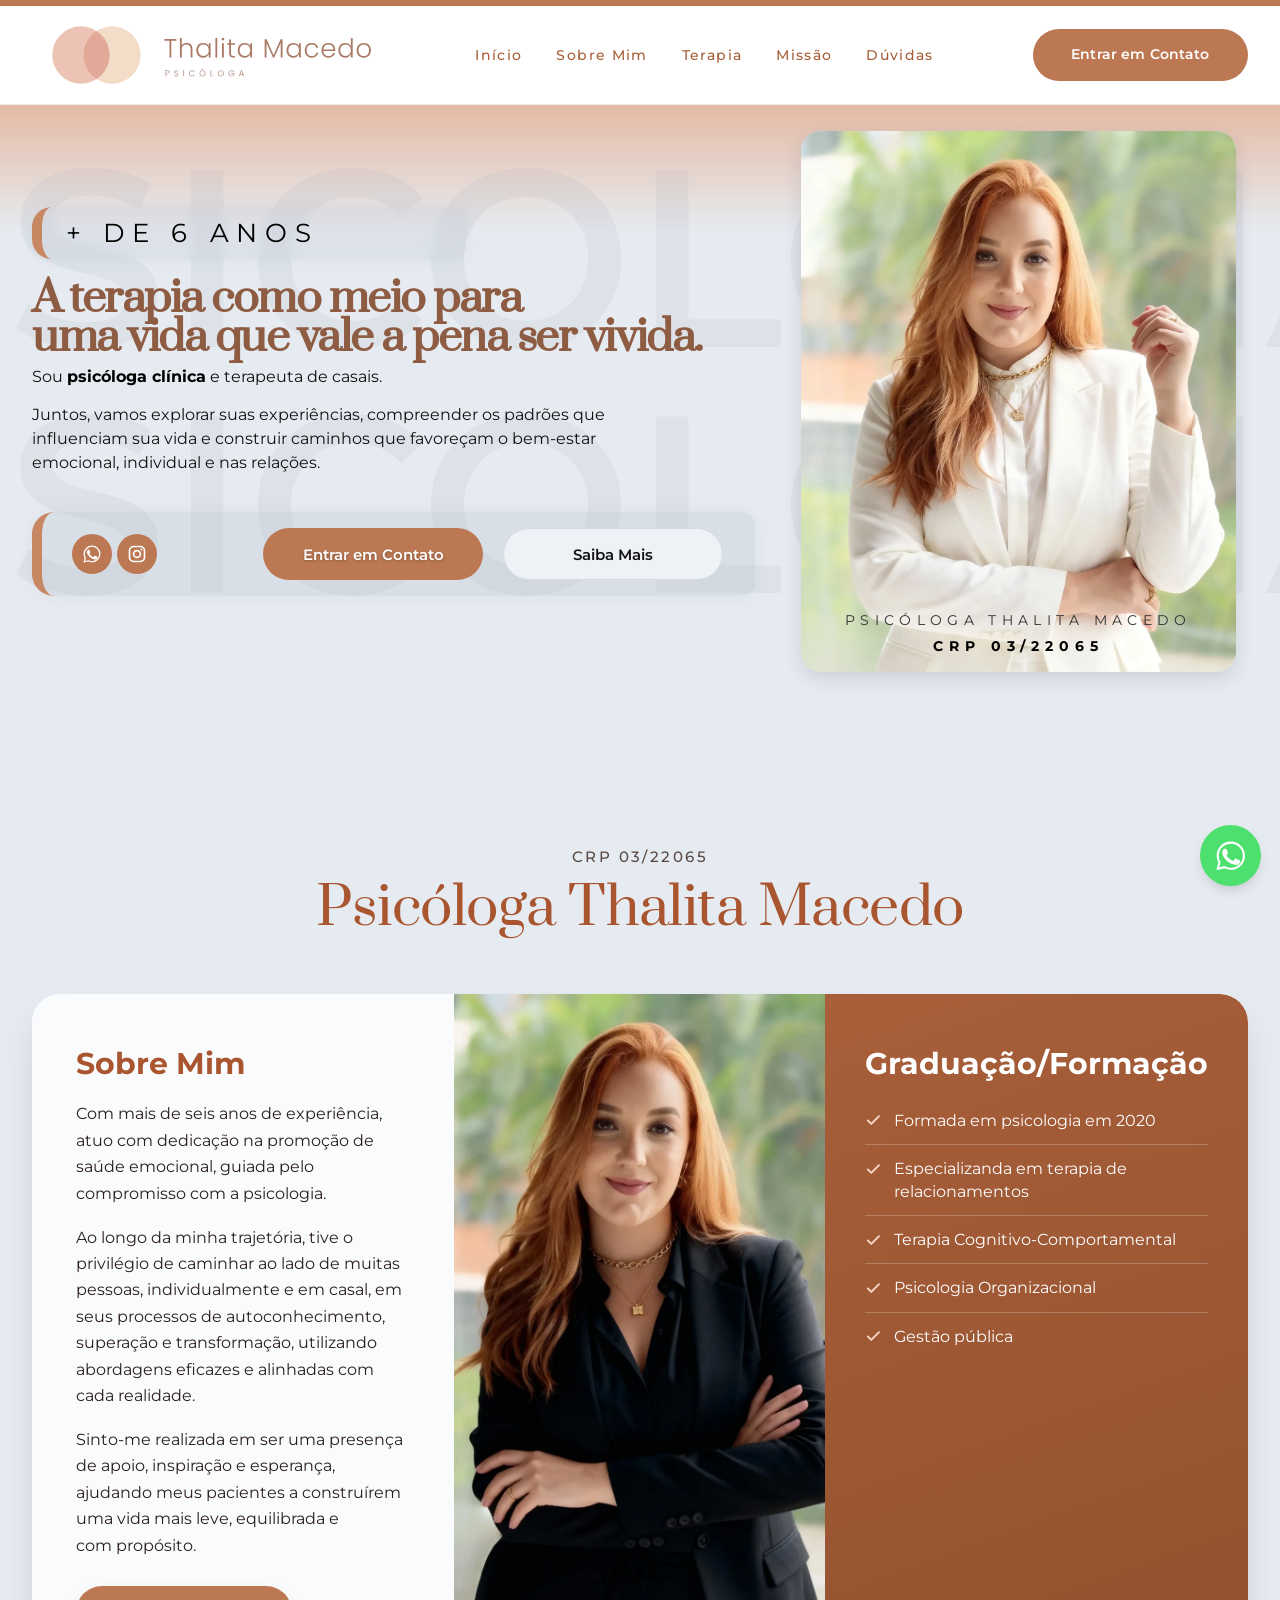
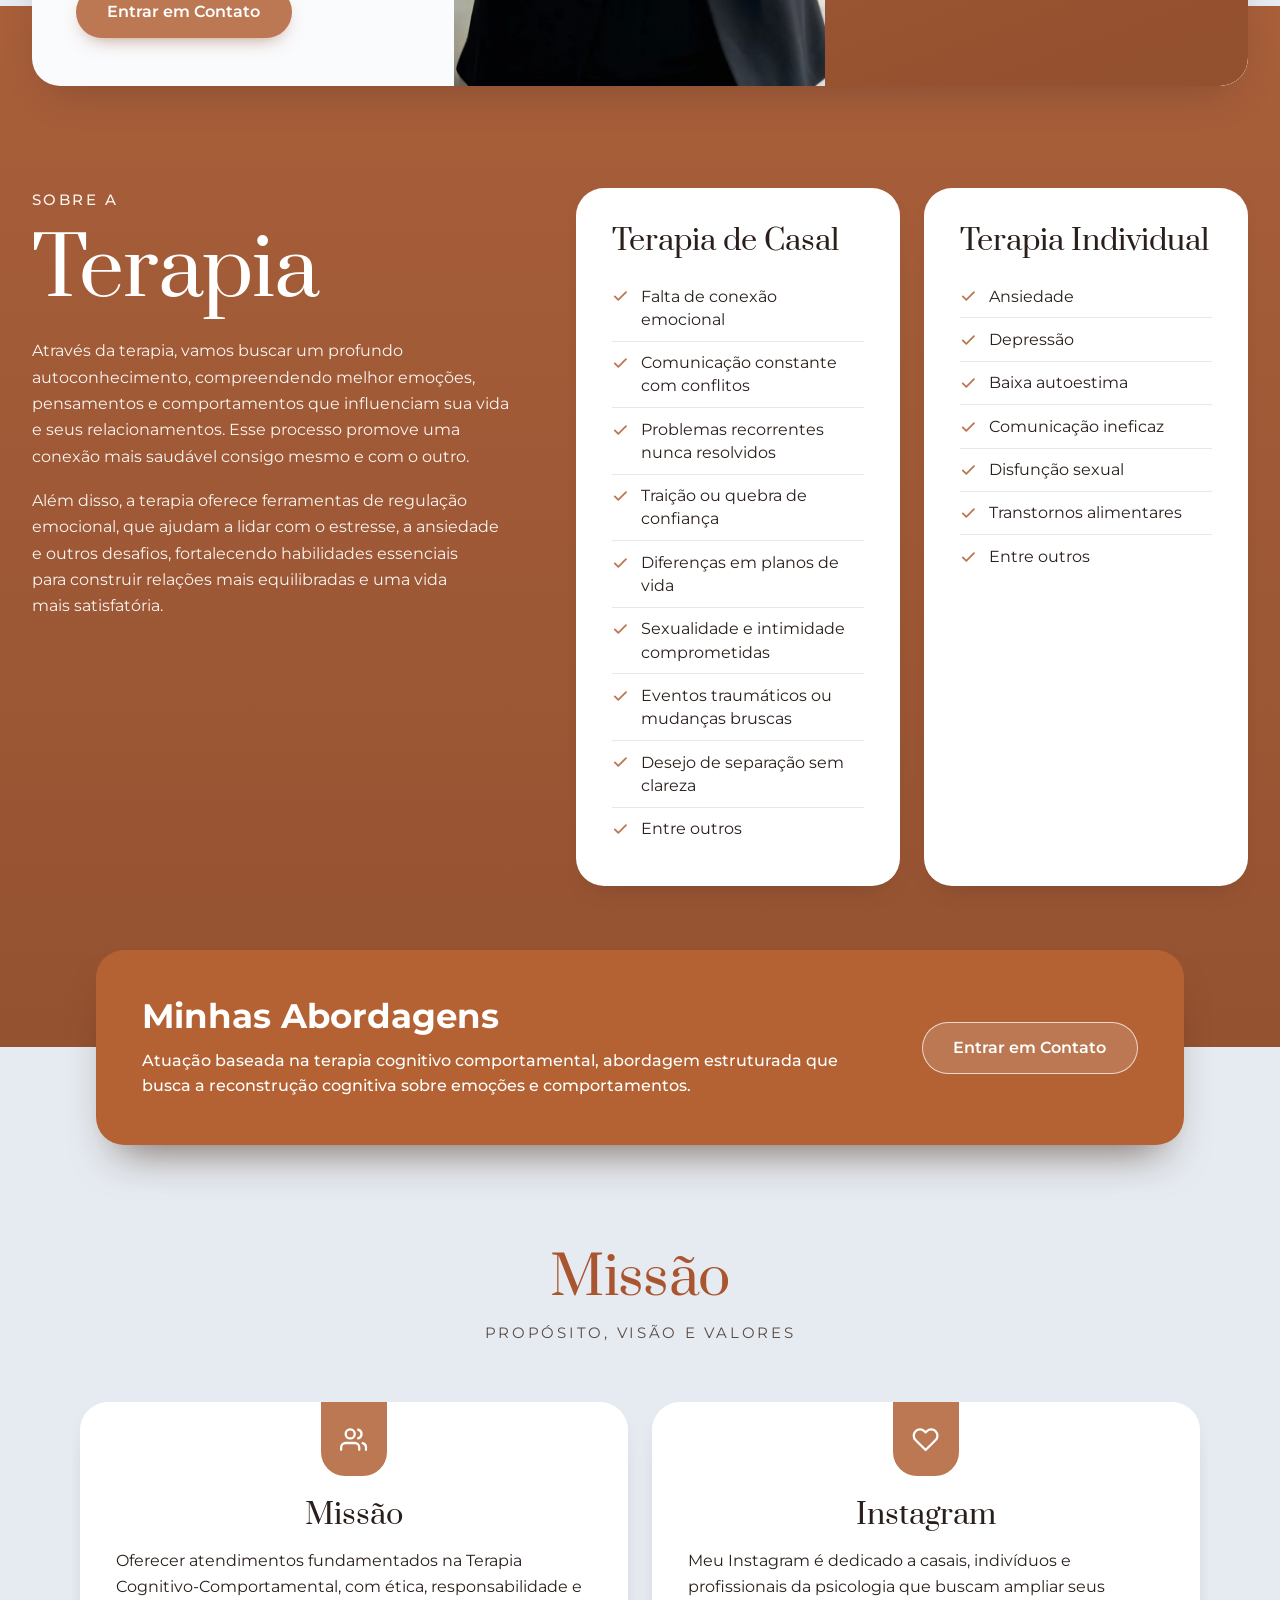
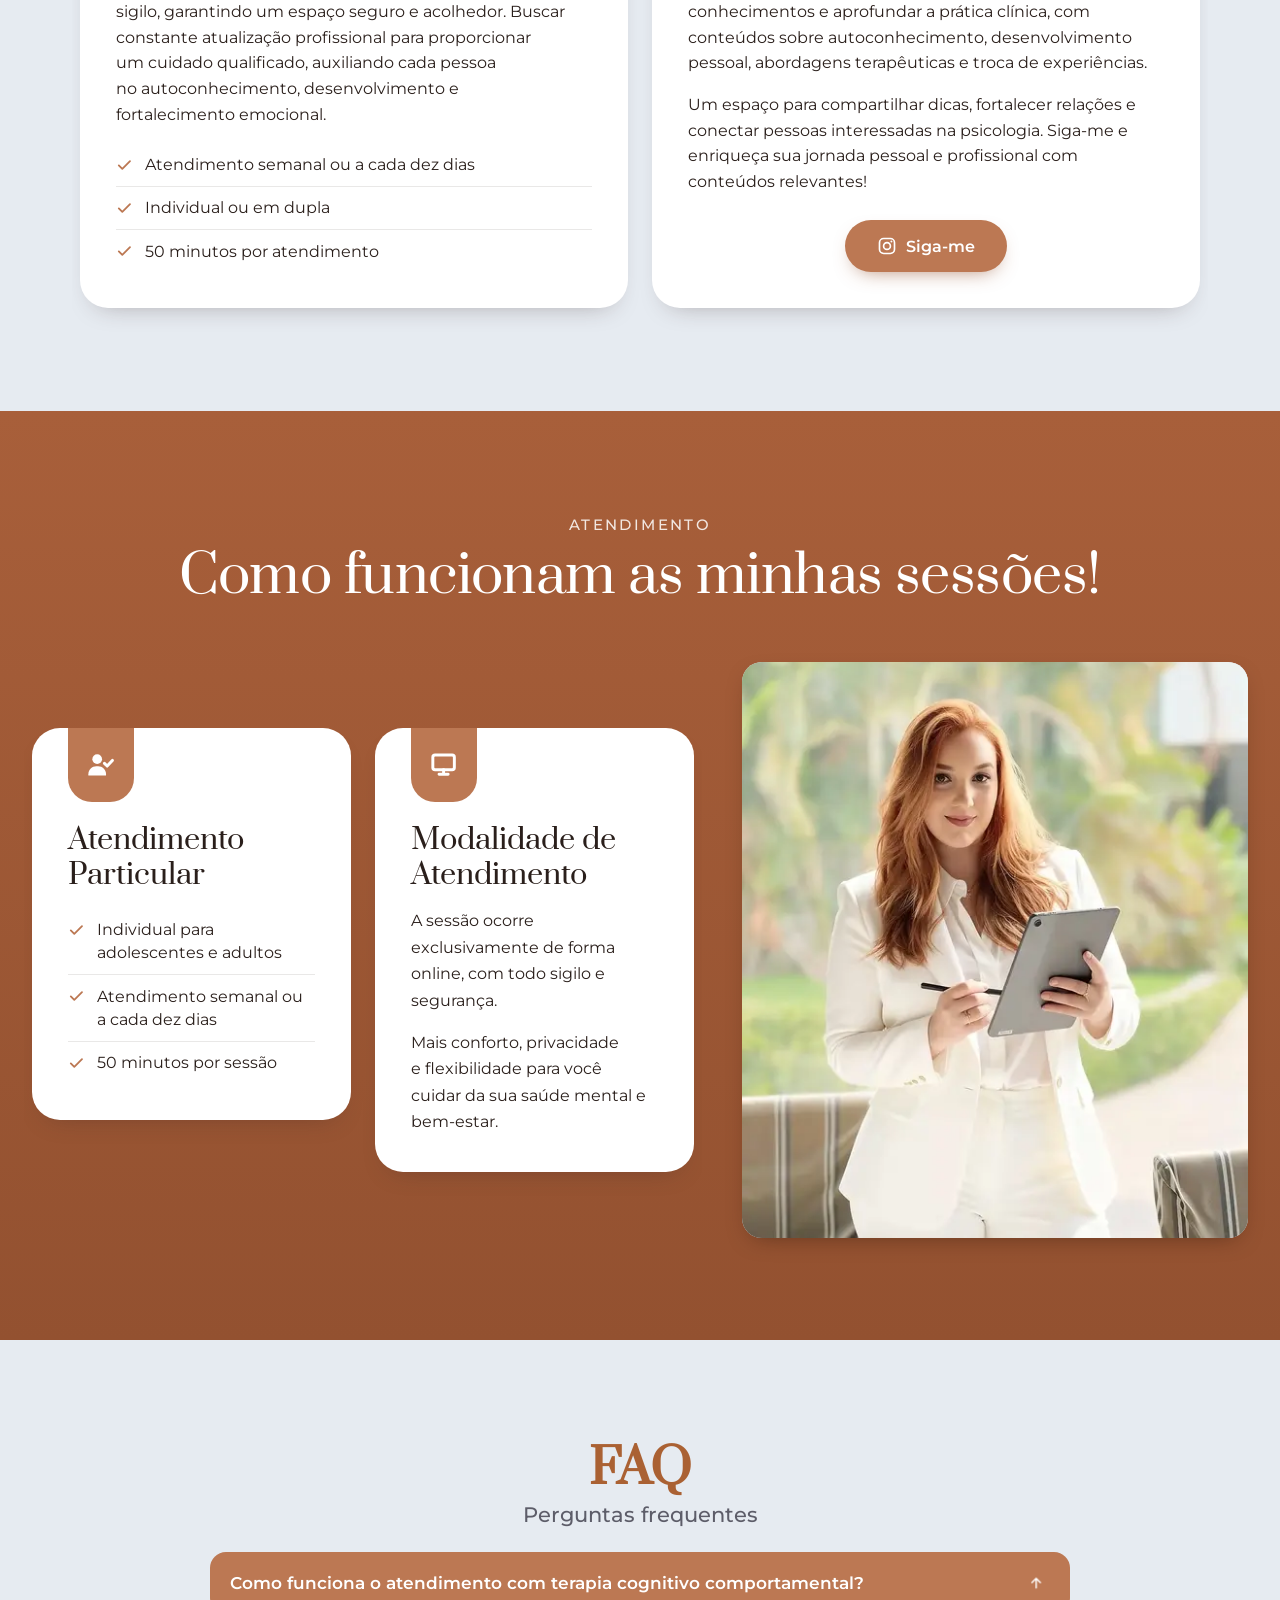
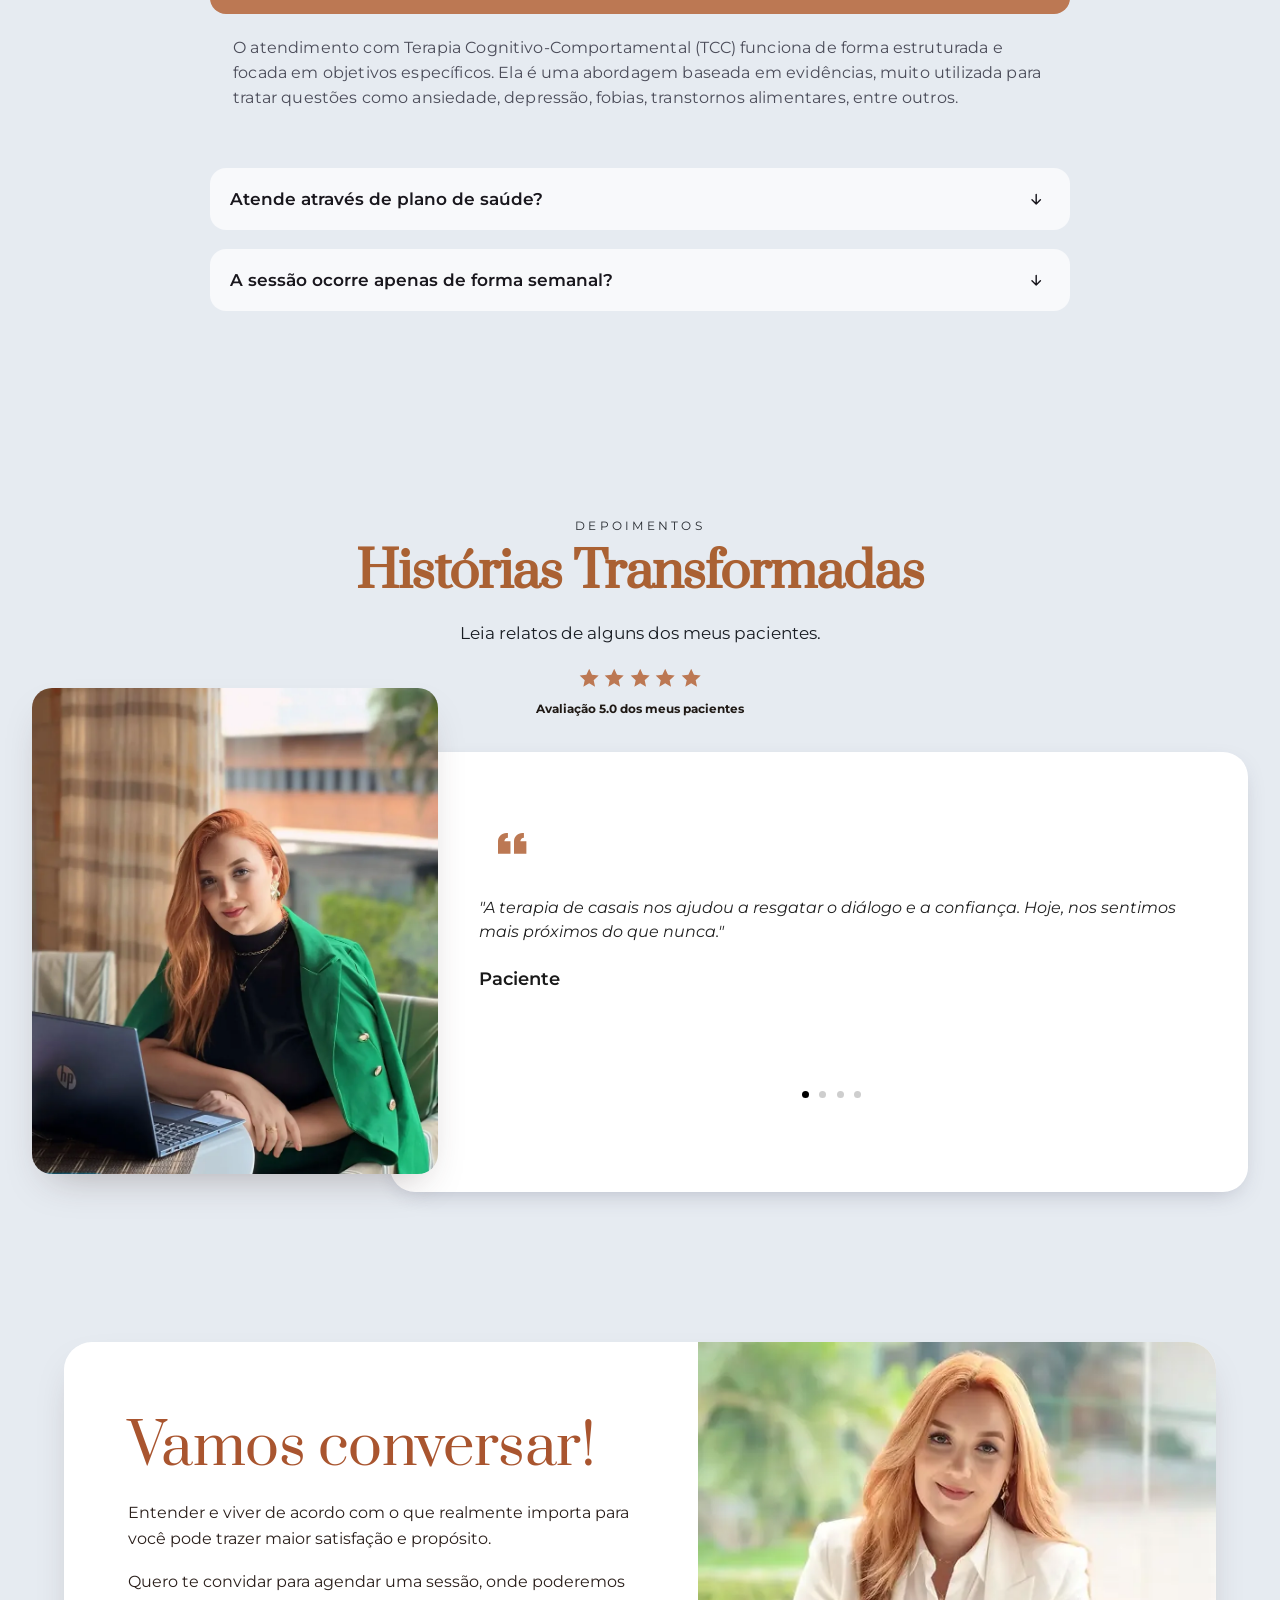
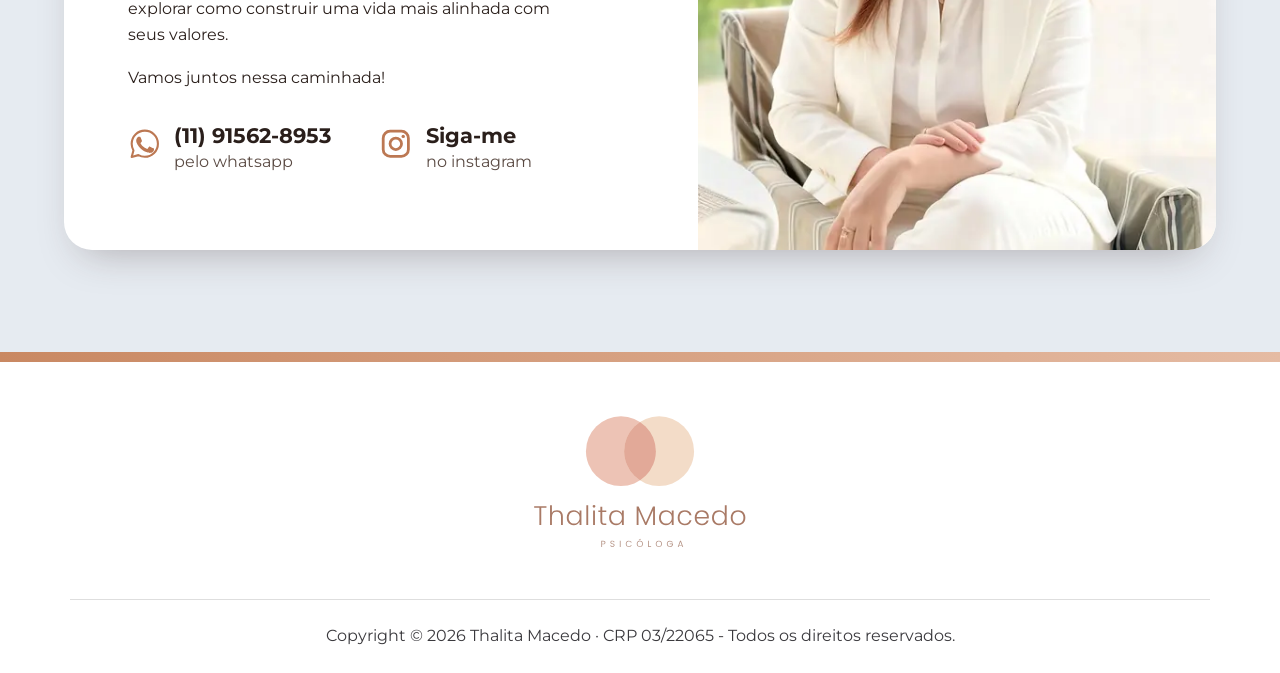
==== commit e2db2f05: "Fix description formatting in index.html" ====
--- a/index.html
+++ b/index.html
@@ -42,8 +42,8 @@
       "@type": "WebSite",
       "@id": "https://thalitamacedo.com.br/#website",
       "url": "https://thalitamacedo.com.br/",
-      "name": "Thalita Macedo | Psicóloga",
-      "description": "Psicóloga clínica e terapeuta de casais. Atendimento em terapia de casal e psicoterapia individual.",
+      "name": "Thalita Macedo | Terapia de Casal",
+      "description": "Psicóloga clínica e  de casais. Atendimento online em terapia de casal e psicoterapia individual.",
       "inLanguage": "pt-BR",
       "publisher": {
         "@id": "https://thalitamacedo.com.br/#negocio"
@@ -54,7 +54,7 @@
       "@id": "https://thalitamacedo.com.br/#webpage",
       "url": "https://thalitamacedo.com.br/",
       "name": "Thalita Macedo | Psicóloga e Terapia de Casal Online",
-      "headline": "Terapia de casal para reconstruir o diálogo e fortalecer relacionamentos",
+      "headline": "Terapia de casal online para reconstruir o diálogo e fortalecer relacionamentos",
       "description": "Conheça o trabalho da psicóloga Thalita Macedo. Atendimento online em terapia de casal e psicoterapia individual, com abordagem cognitivo-comportamental.",
       "isPartOf": {
         "@id": "https://thalitamacedo.com.br/#website"
@@ -71,15 +71,25 @@
       "@type": "ProfessionalService",
       "@id": "https://thalitamacedo.com.br/#negocio",
       "name": "Thalita Macedo | Psicóloga",
-      "description": "Psicóloga clínica e terapeuta de casais. Atendimento online em terapia de casal, ansiedade, depressão, autoestima e transtornos alimentares, com abordagem cognitivo-comportamental.",
+      "description": "Psicóloga clínica e  de casais. Atendimento online em terapia de casal, ansiedade, depressão, autoestima e transtornos alimentares, com abordagem cognitivo-comportamental.",
       "url": "https://thalitamacedo.com.br/",
       "image": "https://thalitamacedo.com.br/img/og.jpg",
       "logo": "https://thalitamacedo.com.br/img/logo-cabecalho.png",
       "telephone": "+55-11-91562-8953",
-      "areaServed": {
-        "@type": "Country",
-        "name": "Brasil"
-      },
+      "areaServed": [
+        {
+          "@type": "AdministrativeArea",
+          "name": "Estado de São Paulo",
+          "containedInPlace": {
+            "@type": "Country",
+            "name": "Brasil"
+          }
+        },
+        {
+          "@type": "Country",
+          "name": "Brasil"
+        }
+      ],
       "contactPoint": {
         "@type": "ContactPoint",
         "telephone": "+55-11-91562-8953",
@@ -98,7 +108,7 @@
         "psicólogo para casal",
         "psicóloga de casal",
         "terapia para casais",
-        "terapeuta de casal",
+        " de casal",
         "psicoterapia de casal",
         "psicólogo de relacionamento",
         "psicóloga de relacionamento",
@@ -128,7 +138,7 @@
         "psicoterapia de casal online",
         "atendimento psicológico para casais online",
         "consulta de casal por vídeo",
-        "terapeuta de casal online",
+        " de casal online",
         "terapia matrimonial online",
         "terapia de relacionamento online",
         "psicóloga para casamento online",
@@ -376,6 +386,24 @@
       ],
       "founder": {
         "@id": "https://thalitamacedo.com.br/#thalita"
+      },
+      "hasOfferCatalog": {
+        "@type": "OfferCatalog",
+        "name": "Serviços de Psicologia",
+        "itemListElement": [
+          {
+            "@type": "Offer",
+            "itemOffered": {
+              "@id": "https://thalitamacedo.com.br/#terapia-casal"
+            }
+          },
+          {
+            "@type": "Offer",
+            "itemOffered": {
+              "@id": "https://thalitamacedo.com.br/#psicoterapia-individual"
+            }
+          }
+        ]
       }
     },
     {
@@ -694,6 +722,44 @@
       "worksFor": {
         "@id": "https://thalitamacedo.com.br/#negocio"
       }
+    },
+    {
+      "@type": "Service",
+      "@id": "https://thalitamacedo.com.br/#terapia-casal",
+      "name": "Terapia de Casal Online",
+      "serviceType": "Psicoterapia de casal",
+      "description": "Atendimento psicológico online para casais que desejam melhorar o diálogo, fortalecer a conexão e trabalhar dificuldades no relacionamento.",
+      "provider": {
+        "@id": "https://thalitamacedo.com.br/#negocio"
+      },
+      "areaServed": [
+        {
+          "@type": "AdministrativeArea",
+          "name": "Estado de São Paulo",
+          "containedInPlace": {
+            "@type": "Country",
+            "name": "Brasil"
+          }
+        },
+        {
+          "@type": "Country",
+          "name": "Brasil"
+        }
+      ]
+    },
+    {
+      "@type": "Service",
+      "@id": "https://thalitamacedo.com.br/#psicoterapia-individual",
+      "name": "Psicoterapia Individual Online",
+      "serviceType": "Psicoterapia individual",
+      "description": "Atendimento psicológico individual online, com abordagem cognitivo-comportamental.",
+      "provider": {
+        "@id": "https://thalitamacedo.com.br/#negocio"
+      },
+      "areaServed": {
+        "@type": "Country",
+        "name": "Brasil"
+      }
     }
   ]
 }
@@ -762,7 +828,7 @@
     <div class="hero__text">
       <p class="hero__years reveal" style="--d:0ms">+ de 6 anos</p>
       <h1 id="hero-titulo" class="hero__title reveal" style="--d:80ms">A terapia como meio<br class="br-m"> para<br class="br-wide"> uma vida que vale a<br class="br-m"> pena ser vivida.</h1>
-      <p class="hero__lead reveal" style="--d:160ms">Sou <strong>psicóloga clínica</strong> e Terapeuta de casais.</p>
+      <p class="hero__lead reveal" style="--d:160ms">Sou <strong>psicóloga clínica</strong> e terapeuta de casais.</p>
       <p class="hero__lead reveal" style="--d:220ms">Juntos, vamos explorar suas experiências, compreender os padrões que influenciam sua vida e construir caminhos que favoreçam o bem-estar emocional, individual e nas relações.</p>
 
       <div class="hero__bar reveal" style="--d:300ms">
